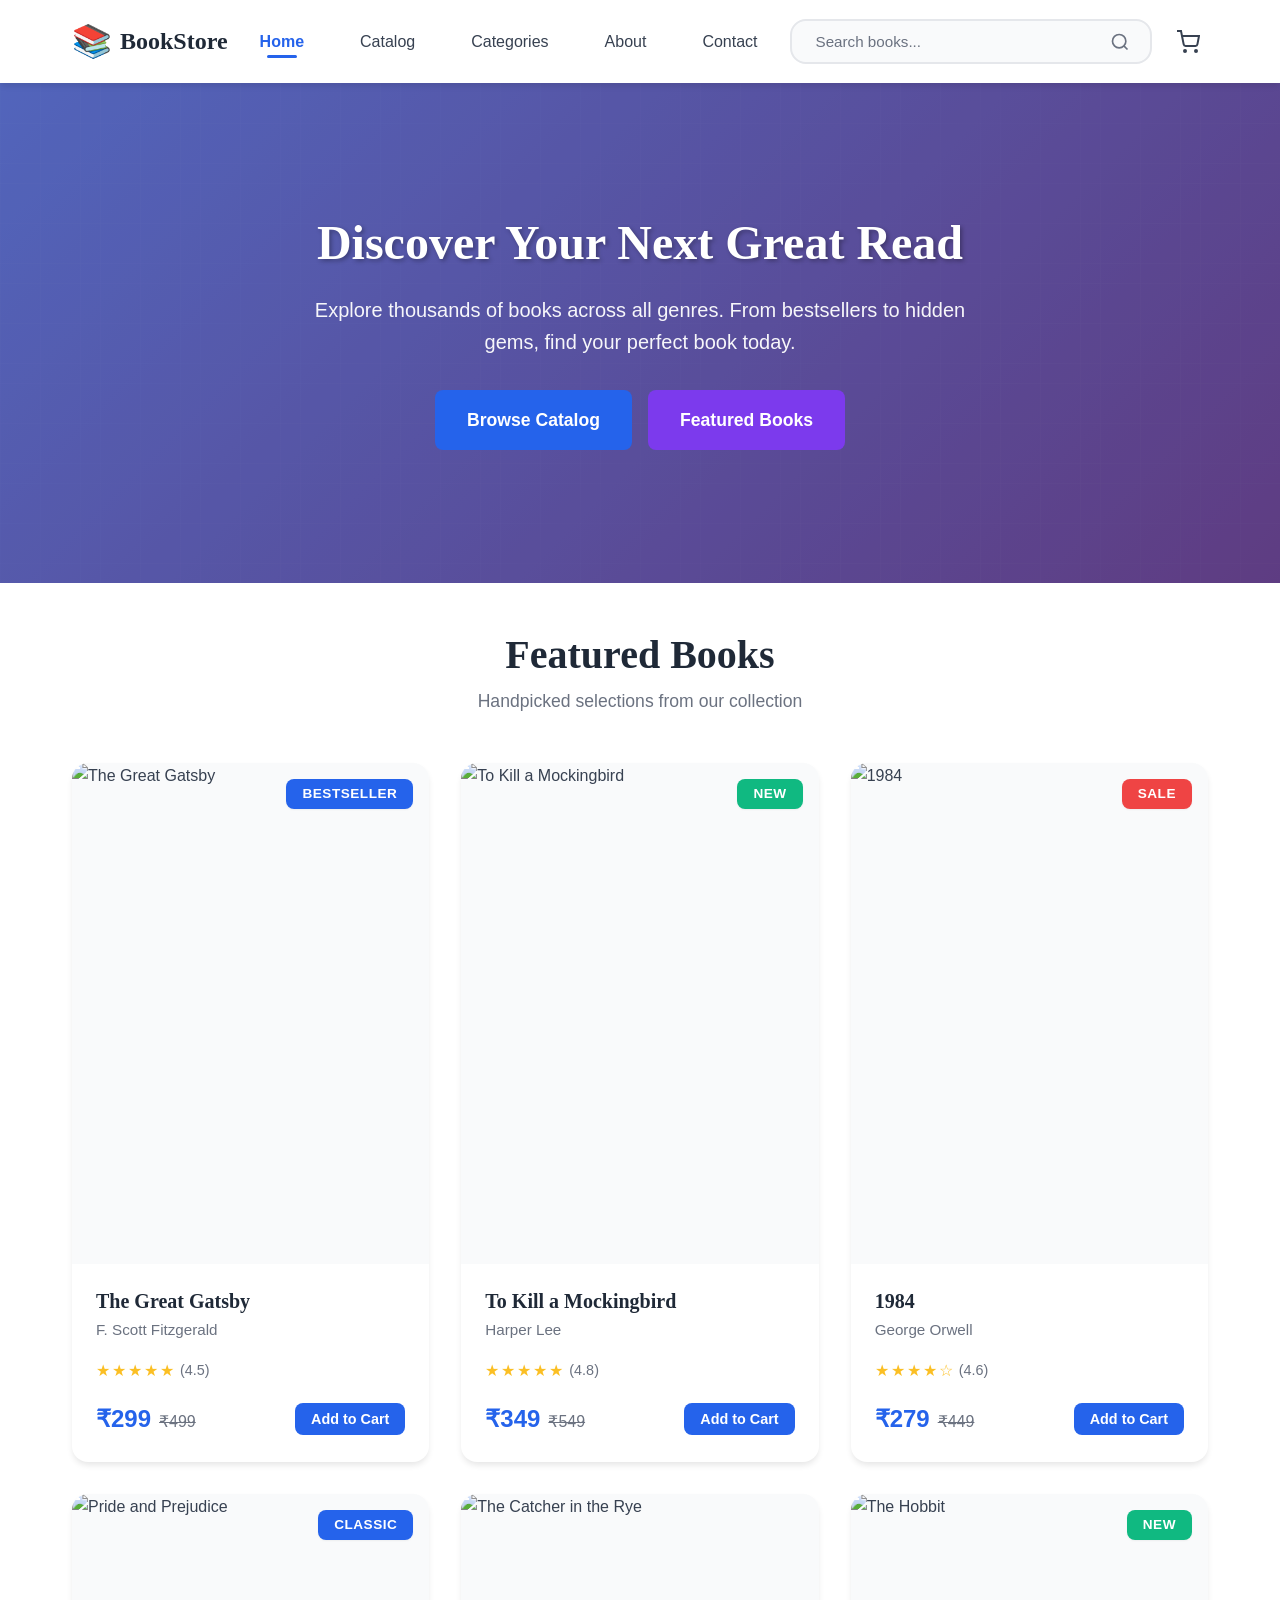
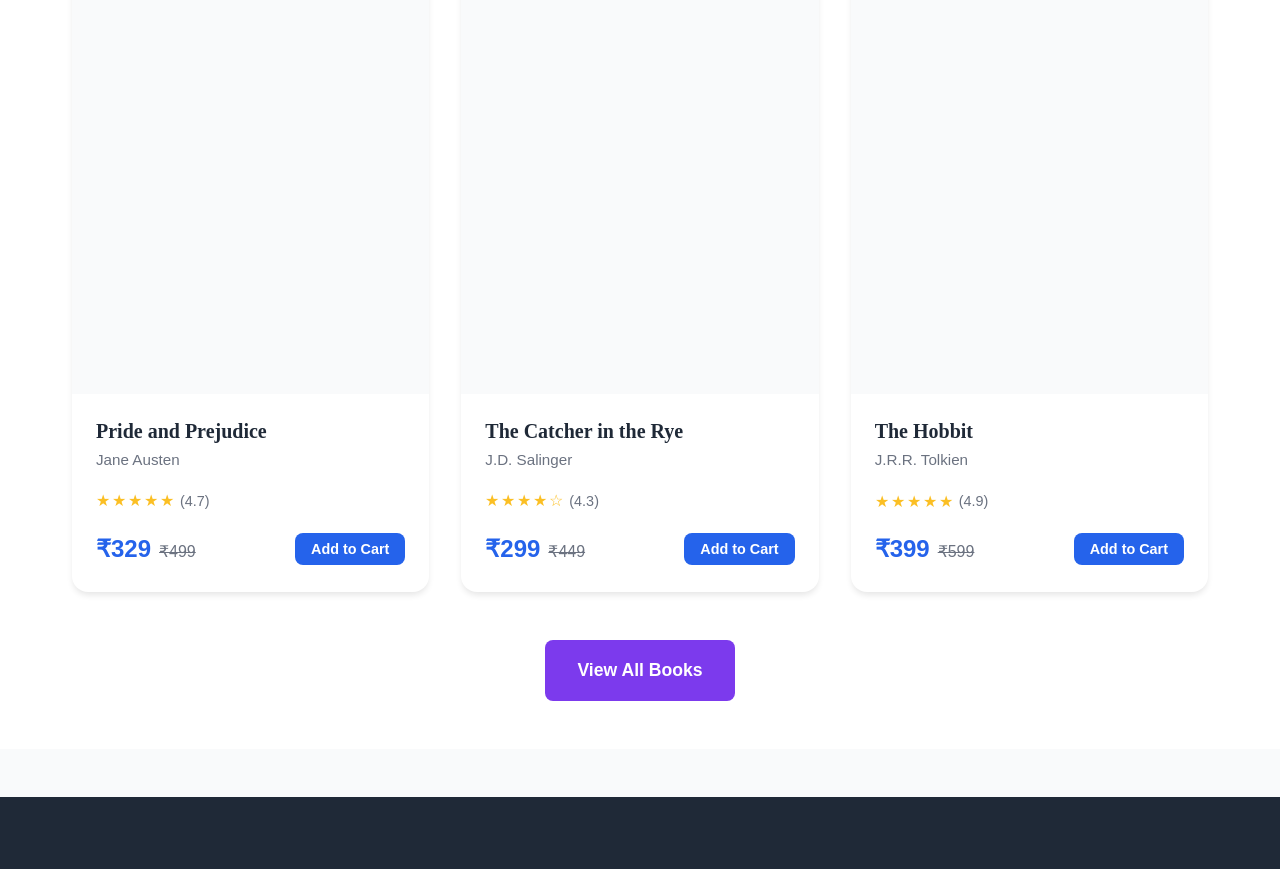
==== index.html @ db6a63b5 "feat: Add homepage with hero section and featured books" ====
<!DOCTYPE html>
<html lang="en">
<head>
    <meta charset="UTF-8">
    <meta name="viewport" content="width=device-width, initial-scale=1.0">
    <meta name="description" content="Discover your next favorite book at our online bookstore. Browse thousands of titles across all genres.">
    <meta name="keywords" content="books, bookstore, online books, buy books, fiction, non-fiction">
    <title>BookStore - Your Online Book Destination</title>
    <link rel="stylesheet" href="css/style.css">
    <link rel="stylesheet" href="css/responsive.css">
    <link rel="stylesheet" href="css/animations.css">
</head>
<body>
    <!-- Navigation Header -->
    <header id="header" class="header">
        <nav class="navbar">
            <div class="container nav-container">
                <!-- Logo -->
                <a href="index.html" class="logo">
                    <span class="logo-icon">📚</span>
                    <span class="logo-text">BookStore</span>
                </a>
                
                <!-- Navigation Menu -->
                <ul class="nav-menu">
                    <li><a href="index.html" class="nav-link">Home</a></li>
                    <li><a href="catalog.html" class="nav-link">Catalog</a></li>
                    <li><a href="#categories" class="nav-link">Categories</a></li>
                    <li><a href="#about" class="nav-link">About</a></li>
                    <li><a href="#contact" class="nav-link">Contact</a></li>
                </ul>
                
                <!-- Search Bar -->
                <div class="search-bar">
                    <input type="text" class="search-input" placeholder="Search books..." aria-label="Search books">
                    <button class="search-btn" aria-label="Search">
                        <svg width="20" height="20" viewBox="0 0 24 24" fill="none" stroke="currentColor" stroke-width="2">
                            <circle cx="11" cy="11" r="8"></circle>
                            <path d="m21 21-4.35-4.35"></path>
                        </svg>
                    </button>
                </div>
                
                <!-- Cart Icon -->
                <a href="cart.html" class="cart-icon" aria-label="Shopping cart">
                    <svg width="24" height="24" viewBox="0 0 24 24" fill="none" stroke="currentColor" stroke-width="2">
                        <circle cx="9" cy="21" r="1"></circle>
                        <circle cx="20" cy="21" r="1"></circle>
                        <path d="M1 1h4l2.68 13.39a2 2 0 0 0 2 1.61h9.72a2 2 0 0 0 2-1.61L23 6H6"></path>
                    </svg>
                    <span class="cart-badge">0</span>
                </a>
                
                <!-- Mobile Menu Toggle -->
                <button class="menu-toggle" aria-label="Toggle menu">
                    <span class="hamburger"></span>
                    <span class="hamburger"></span>
                    <span class="hamburger"></span>
                </button>
            </div>
        </nav>
    </header>

    <!-- Hero Section -->
    <section id="hero" class="hero">
        <div class="hero-overlay"></div>
        <div class="container hero-container">
            <div class="hero-content fade-in">
                <h1 class="hero-title">Discover Your Next Great Read</h1>
                <p class="hero-subtitle">Explore thousands of books across all genres. From bestsellers to hidden gems, find your perfect book today.</p>
                <div class="hero-buttons">
                    <a href="catalog.html" class="btn btn-primary btn-lg">Browse Catalog</a>
                    <a href="#featured-books" class="btn btn-secondary btn-lg">Featured Books</a>
                </div>
            </div>
        </div>
    </section>

    <!-- Featured Books Section -->
    <section id="featured-books" class="featured-books">
        <div class="container">
            <div class="section-header text-center">
                <h2 class="section-title">Featured Books</h2>
                <p class="section-subtitle">Handpicked selections from our collection</p>
            </div>
            
            <div class="books-grid" id="featured-books-grid">
                <!-- Book Card 1 -->
                <div class="book-card hover-lift">
                    <div class="book-image-wrapper">
                        <img src="https://covers.openlibrary.org/b/id/8235826-L.jpg" alt="The Great Gatsby" class="book-image">
                        <div class="book-badge">Bestseller</div>
                    </div>
                    <div class="book-info">
                        <h3 class="book-title">The Great Gatsby</h3>
                        <p class="book-author">F. Scott Fitzgerald</p>
                        <div class="book-rating">
                            <span class="stars">★★★★★</span>
                            <span class="rating-count">(4.5)</span>
                        </div>
                        <div class="book-price-row">
                            <div class="book-price">
                                <span class="price-current">₹299</span>
                                <span class="price-original">₹499</span>
                            </div>
                            <button class="btn btn-primary btn-sm add-to-cart" data-book-id="1">
                                Add to Cart
                            </button>
                        </div>
                    </div>
                </div>

                <!-- Book Card 2 -->
                <div class="book-card hover-lift">
                    <div class="book-image-wrapper">
                        <img src="https://covers.openlibrary.org/b/id/7884916-L.jpg" alt="To Kill a Mockingbird" class="book-image">
                        <div class="book-badge badge-new">New</div>
                    </div>
                    <div class="book-info">
                        <h3 class="book-title">To Kill a Mockingbird</h3>
                        <p class="book-author">Harper Lee</p>
                        <div class="book-rating">
                            <span class="stars">★★★★★</span>
                            <span class="rating-count">(4.8)</span>
                        </div>
                        <div class="book-price-row">
                            <div class="book-price">
                                <span class="price-current">₹349</span>
                                <span class="price-original">₹549</span>
                            </div>
                            <button class="btn btn-primary btn-sm add-to-cart" data-book-id="2">
                                Add to Cart
                            </button>
                        </div>
                    </div>
                </div>

                <!-- Book Card 3 -->
                <div class="book-card hover-lift">
                    <div class="book-image-wrapper">
                        <img src="https://covers.openlibrary.org/b/id/8231346-L.jpg" alt="1984" class="book-image">
                        <div class="book-badge badge-sale">Sale</div>
                    </div>
                    <div class="book-info">
                        <h3 class="book-title">1984</h3>
                        <p class="book-author">George Orwell</p>
                        <div class="book-rating">
                            <span class="stars">★★★★☆</span>
                            <span class="rating-count">(4.6)</span>
                        </div>
                        <div class="book-price-row">
                            <div class="book-price">
                                <span class="price-current">₹279</span>
                                <span class="price-original">₹449</span>
                            </div>
                            <button class="btn btn-primary btn-sm add-to-cart" data-book-id="3">
                                Add to Cart
                            </button>
                        </div>
                    </div>
                </div>

                <!-- Book Card 4 -->
                <div class="book-card hover-lift">
                    <div class="book-image-wrapper">
                        <img src="https://covers.openlibrary.org/b/id/8236672-L.jpg" alt="Pride and Prejudice" class="book-image">
                        <div class="book-badge">Classic</div>
                    </div>
                    <div class="book-info">
                        <h3 class="book-title">Pride and Prejudice</h3>
                        <p class="book-author">Jane Austen</p>
                        <div class="book-rating">
                            <span class="stars">★★★★★</span>
                            <span class="rating-count">(4.7)</span>
                        </div>
                        <div class="book-price-row">
                            <div class="book-price">
                                <span class="price-current">₹329</span>
                                <span class="price-original">₹499</span>
                            </div>
                            <button class="btn btn-primary btn-sm add-to-cart" data-book-id="4">
                                Add to Cart
                            </button>
                        </div>
                    </div>
                </div>

                <!-- Book Card 5 -->
                <div class="book-card hover-lift">
                    <div class="book-image-wrapper">
                        <img src="https://covers.openlibrary.org/b/id/8235329-L.jpg" alt="The Catcher in the Rye" class="book-image">
                    </div>
                    <div class="book-info">
                        <h3 class="book-title">The Catcher in the Rye</h3>
                        <p class="book-author">J.D. Salinger</p>
                        <div class="book-rating">
                            <span class="stars">★★★★☆</span>
                            <span class="rating-count">(4.3)</span>
                        </div>
                        <div class="book-price-row">
                            <div class="book-price">
                                <span class="price-current">₹299</span>
                                <span class="price-original">₹449</span>
                            </div>
                            <button class="btn btn-primary btn-sm add-to-cart" data-book-id="5">
                                Add to Cart
                            </button>
                        </div>
                    </div>
                </div>

                <!-- Book Card 6 -->
                <div class="book-card hover-lift">
                    <div class="book-image-wrapper">
                        <img src="https://covers.openlibrary.org/b/id/8235347-L.jpg" alt="The Hobbit" class="book-image">
                        <div class="book-badge badge-new">New</div>
                    </div>
                    <div class="book-info">
                        <h3 class="book-title">The Hobbit</h3>
                        <p class="book-author">J.R.R. Tolkien</p>
                        <div class="book-rating">
                            <span class="stars">★★★★★</span>
                            <span class="rating-count">(4.9)</span>
                        </div>
                        <div class="book-price-row">
                            <div class="book-price">
                                <span class="price-current">₹399</span>
                                <span class="price-original">₹599</span>
                            </div>
                            <button class="btn btn-primary btn-sm add-to-cart" data-book-id="6">
                                Add to Cart
                            </button>
                        </div>
                    </div>
                </div>
            </div>

            <div class="text-center mt-2">
                <a href="catalog.html" class="btn btn-secondary btn-lg">View All Books</a>
            </div>
        </div>
    </section>

    <!-- Footer -->
    <footer id="footer">
        <!-- Footer content -->
    </footer>

    <script src="js/data.js"></script>
    <script src="js/cart.js"></script>
    <script src="js/main.js"></script>
</body>
</html>
---- css/style.css ----
/* ===================================
   BookStore - Main Stylesheet
   =================================== */

/* CSS Variables */
:root {
    /* Colors */
    --primary: #2563eb;
    --secondary: #7c3aed;
    --success: #10b981;
    --danger: #ef4444;
    --warning: #f59e0b;
    --dark: #1f2937;
    --light: #f9fafb;
    --text: #374151;
    --text-muted: #6b7280;
    --border: #e5e7eb;
    
    /* Spacing */
    --spacing-xs: 0.25rem;
    --spacing-sm: 0.5rem;
    --spacing-md: 1rem;
    --spacing-lg: 1.5rem;
    --spacing-xl: 2rem;
    --spacing-2xl: 3rem;
    
    /* Typography */
    --font-primary: 'Inter', -apple-system, BlinkMacSystemFont, 'Segoe UI', sans-serif;
    --font-heading: 'Playfair Display', Georgia, serif;
    
    /* Border Radius */
    --radius-sm: 0.25rem;
    --radius-md: 0.5rem;
    --radius-lg: 1rem;
    
    /* Shadows */
    --shadow-sm: 0 1px 2px 0 rgba(0, 0, 0, 0.05);
    --shadow-md: 0 4px 6px -1px rgba(0, 0, 0, 0.1);
    --shadow-lg: 0 10px 15px -3px rgba(0, 0, 0, 0.1);
    
    /* Transitions */
    --transition: all 0.3s ease;
}

/* Reset & Base Styles */
* {
    margin: 0;
    padding: 0;
    box-sizing: border-box;
}

html {
    font-size: 16px;
    scroll-behavior: smooth;
}

body {
    font-family: var(--font-primary);
    color: var(--text);
    line-height: 1.6;
    background-color: var(--light);
}

/* Typography */
h1, h2, h3, h4, h5, h6 {
    font-family: var(--font-heading);
    font-weight: 700;
    line-height: 1.2;
    margin-bottom: var(--spacing-md);
}

h1 { font-size: 2.5rem; }
h2 { font-size: 2rem; }
h3 { font-size: 1.75rem; }
h4 { font-size: 1.5rem; }
h5 { font-size: 1.25rem; }
h6 { font-size: 1rem; }

p {
    margin-bottom: var(--spacing-md);
}

a {
    color: var(--primary);
    text-decoration: none;
    transition: var(--transition);
}

a:hover {
    color: var(--secondary);
}

/* Container */
.container {
    max-width: 1200px;
    margin: 0 auto;
    padding: 0 var(--spacing-md);
}

/* Buttons */
.btn {
    display: inline-block;
    padding: var(--spacing-sm) var(--spacing-lg);
    border: none;
    border-radius: var(--radius-md);
    font-size: 1rem;
    font-weight: 600;
    text-align: center;
    cursor: pointer;
    transition: var(--transition);
}

.btn-primary {
    background-color: var(--primary);
    color: white;
}

.btn-primary:hover {
    background-color: #1d4ed8;
    transform: translateY(-2px);
    box-shadow: var(--shadow-md);
}

.btn-secondary {
    background-color: var(--secondary);
    color: white;
}

.btn-secondary:hover {
    background-color: #6d28d9;
}

/* Utility Classes */
.text-center { text-align: center; }
.text-muted { color: var(--text-muted); }
.mt-1 { margin-top: var(--spacing-md); }
.mt-2 { margin-top: var(--spacing-lg); }
.mb-1 { margin-bottom: var(--spacing-md); }
.mb-2 { margin-bottom: var(--spacing-lg); }

/* ===================================
   NAVIGATION HEADER
   =================================== */

.header {
    background-color: white;
    box-shadow: var(--shadow-md);
    position: sticky;
    top: 0;
    z-index: 1000;
    transition: var(--transition);
}

.navbar {
    padding: var(--spacing-md) 0;
}

.nav-container {
    display: flex;
    align-items: center;
    justify-content: space-between;
    gap: var(--spacing-lg);
}

/* Logo */
.logo {
    display: flex;
    align-items: center;
    gap: var(--spacing-sm);
    font-size: 1.5rem;
    font-weight: 700;
    color: var(--dark);
    text-decoration: none;
    transition: var(--transition);
}

.logo:hover {
    color: var(--primary);
    transform: scale(1.05);
}

.logo-icon {
    font-size: 2rem;
}

.logo-text {
    font-family: var(--font-heading);
}

/* Navigation Menu */
.nav-menu {
    display: flex;
    list-style: none;
    gap: var(--spacing-lg);
    margin: 0;
    padding: 0;
}

.nav-link {
    color: var(--text);
    font-weight: 500;
    padding: var(--spacing-sm) var(--spacing-md);
    border-radius: var(--radius-md);
    transition: var(--transition);
    position: relative;
}

.nav-link:hover {
    color: var(--primary);
    background-color: rgba(37, 99, 235, 0.1);
}

.nav-link.active {
    color: var(--primary);
    font-weight: 600;
}

.nav-link.active::after {
    content: '';
    position: absolute;
    bottom: 0;
    left: 50%;
    transform: translateX(-50%);
    width: 30px;
    height: 3px;
    background-color: var(--primary);
    border-radius: 2px;
}

/* Search Bar */
.search-bar {
    display: flex;
    align-items: center;
    background-color: var(--light);
    border: 2px solid var(--border);
    border-radius: var(--radius-lg);
    padding: var(--spacing-xs) var(--spacing-md);
    transition: var(--transition);
    flex: 1;
    max-width: 400px;
}

.search-bar:focus-within {
    border-color: var(--primary);
    box-shadow: 0 0 0 3px rgba(37, 99, 235, 0.1);
}

.search-input {
    flex: 1;
    border: none;
    background: transparent;
    padding: var(--spacing-sm);
    font-size: 0.95rem;
    color: var(--text);
    outline: none;
}

.search-input::placeholder {
    color: var(--text-muted);
}

.search-btn {
    background: none;
    border: none;
    color: var(--text-muted);
    cursor: pointer;
    padding: var(--spacing-xs);
    display: flex;
    align-items: center;
    justify-content: center;
    transition: var(--transition);
}

.search-btn:hover {
    color: var(--primary);
}

/* Cart Icon */
.cart-icon {
    position: relative;
    display: flex;
    align-items: center;
    justify-content: center;
    padding: var(--spacing-sm);
    color: var(--text);
    transition: var(--transition);
    border-radius: var(--radius-md);
}

.cart-icon:hover {
    color: var(--primary);
    background-color: rgba(37, 99, 235, 0.1);
}

.cart-badge {
    position: absolute;
    top: 0;
    right: 0;
    background-color: var(--danger);
    color: white;
    font-size: 0.75rem;
    font-weight: 700;
    padding: 2px 6px;
    border-radius: 10px;
    min-width: 18px;
    text-align: center;
    display: none;
}

/* Mobile Menu Toggle */
.menu-toggle {
    display: none;
    flex-direction: column;
    gap: 4px;
    background: none;
    border: none;
    cursor: pointer;
    padding: var(--spacing-sm);
}

.hamburger {
    width: 25px;
    height: 3px;
    background-color: var(--dark);
    border-radius: 2px;
    transition: var(--transition);
}

.menu-toggle.active .hamburger:nth-child(1) {
    transform: rotate(45deg) translate(6px, 6px);
}

.menu-toggle.active .hamburger:nth-child(2) {
    opacity: 0;
}

.menu-toggle.active .hamburger:nth-child(3) {
    transform: rotate(-45deg) translate(6px, -6px);
}

/* Placeholder styles for sections */
/* Actual styles will be added in subsequent phases */

/* ===================================
   HERO SECTION
   =================================== */

.hero {
    position: relative;
    min-height: 500px;
    display: flex;
    align-items: center;
    justify-content: center;
    background: linear-gradient(135deg, #667eea 0%, #764ba2 100%);
    color: white;
    overflow: hidden;
    padding: var(--spacing-2xl) 0;
}

.hero::before {
    content: '';
    position: absolute;
    top: 0;
    left: 0;
    right: 0;
    bottom: 0;
    background-image: url('data:image/svg+xml,<svg width="100" height="100" xmlns="http://www.w3.org/2000/svg"><defs><pattern id="grid" width="40" height="40" patternUnits="userSpaceOnUse"><path d="M 40 0 L 0 0 0 40" fill="none" stroke="rgba(255,255,255,0.1)" stroke-width="1"/></pattern></defs><rect width="100" height="100" fill="url(%23grid)"/></svg>');
    opacity: 0.3;
}

.hero-overlay {
    position: absolute;
    top: 0;
    left: 0;
    right: 0;
    bottom: 0;
    background: rgba(0, 0, 0, 0.2);
}

.hero-container {
    position: relative;
    z-index: 1;
}

.hero-content {
    max-width: 700px;
    margin: 0 auto;
    text-align: center;
}

.hero-title {
    font-size: 3rem;
    font-weight: 800;
    margin-bottom: var(--spacing-lg);
    line-height: 1.1;
    text-shadow: 2px 2px 4px rgba(0, 0, 0, 0.3);
}

.hero-subtitle {
    font-size: 1.25rem;
    margin-bottom: var(--spacing-xl);
    opacity: 0.95;
    line-height: 1.6;
}

.hero-buttons {
    display: flex;
    gap: var(--spacing-md);
    justify-content: center;
    flex-wrap: wrap;
}

.btn-lg {
    padding: var(--spacing-md) var(--spacing-xl);
    font-size: 1.1rem;
}

/* ===================================
   FEATURED BOOKS SECTION
   =================================== */

.featured-books {
    padding: var(--spacing-2xl) 0;
    background-color: white;
}

.section-header {
    margin-bottom: var(--spacing-2xl);
}

.section-title {
    font-size: 2.5rem;
    color: var(--dark);
    margin-bottom: var(--spacing-sm);
}

.section-subtitle {
    font-size: 1.1rem;
    color: var(--text-muted);
    margin-bottom: 0;
}

/* Books Grid */
.books-grid {
    display: grid;
    grid-template-columns: repeat(auto-fill, minmax(280px, 1fr));
    gap: var(--spacing-xl);
    margin-bottom: var(--spacing-2xl);
}

/* Book Card */
.book-card {
    background: white;
    border-radius: var(--radius-lg);
    overflow: hidden;
    box-shadow: var(--shadow-md);
    transition: var(--transition);
    display: flex;
    flex-direction: column;
}

.book-card:hover {
    box-shadow: var(--shadow-lg);
}

.book-image-wrapper {
    position: relative;
    width: 100%;
    padding-top: 140%;
    overflow: hidden;
    background-color: var(--light);
}

.book-image {
    position: absolute;
    top: 0;
    left: 0;
    width: 100%;
    height: 100%;
    object-fit: cover;
    transition: transform 0.3s ease;
}

.book-card:hover .book-image {
    transform: scale(1.05);
}

.book-badge {
    position: absolute;
    top: var(--spacing-md);
    right: var(--spacing-md);
    background-color: var(--primary);
    color: white;
    padding: var(--spacing-xs) var(--spacing-md);
    border-radius: var(--radius-md);
    font-size: 0.85rem;
    font-weight: 600;
    text-transform: uppercase;
    letter-spacing: 0.5px;
    box-shadow: var(--shadow-sm);
}

.book-badge.badge-new {
    background-color: var(--success);
}

.book-badge.badge-sale {
    background-color: var(--danger);
}

.book-info {
    padding: var(--spacing-lg);
    flex: 1;
    display: flex;
    flex-direction: column;
}

.book-title {
    font-size: 1.25rem;
    font-weight: 700;
    color: var(--dark);
    margin-bottom: var(--spacing-xs);
    line-height: 1.3;
    display: -webkit-box;
    -webkit-line-clamp: 2;
    -webkit-box-orient: vertical;
    overflow: hidden;
}

.book-author {
    color: var(--text-muted);
    font-size: 0.95rem;
    margin-bottom: var(--spacing-md);
}

.book-rating {
    display: flex;
    align-items: center;
    gap: var(--spacing-xs);
    margin-bottom: var(--spacing-md);
}

.stars {
    color: #fbbf24;
    font-size: 1rem;
    letter-spacing: 2px;
}

.rating-count {
    color: var(--text-muted);
    font-size: 0.9rem;
}

.book-price-row {
    display: flex;
    align-items: center;
    justify-content: space-between;
    gap: var(--spacing-md);
    margin-top: auto;
}

.book-price {
    display: flex;
    align-items: baseline;
    gap: var(--spacing-sm);
}

.price-current {
    font-size: 1.5rem;
    font-weight: 700;
    color: var(--primary);
}

.price-original {
    font-size: 1rem;
    color: var(--text-muted);
    text-decoration: line-through;
}

.btn-sm {
    padding: var(--spacing-sm) var(--spacing-md);
    font-size: 0.9rem;
    white-space: nowrap;
}

.add-to-cart {
    flex-shrink: 0;
}

/* ===================================
   FOOTER
   =================================== */

#footer {
    background-color: var(--dark);
    color: white;
    padding: var(--spacing-2xl) 0 var(--spacing-lg);
    margin-top: var(--spacing-2xl);
}
/* Made with Bob */
---- css/responsive.css ----
/* ===================================
   BookStore - Responsive Styles
   =================================== */

/* ===================================
   MOBILE STYLES (Base - up to 767px)
   =================================== */

/* Mobile Navigation */
@media (max-width: 767px) {
    .nav-container {
        flex-wrap: wrap;
        position: relative;
    }
    
    .logo {
        order: 1;
        font-size: 1.25rem;
    }
    
    .menu-toggle {
        display: flex;
        order: 3;
    }
    
    .search-bar {
        order: 2;
        flex: 1;
        max-width: none;
        margin-left: auto;
        margin-right: var(--spacing-md);
    }
    
    .cart-icon {
        order: 4;
    }
    
    .nav-menu {
        order: 5;
        flex-direction: column;
        width: 100%;
        max-height: 0;
        overflow: hidden;
        opacity: 0;
        transition: all 0.3s ease;
        background-color: white;
        margin-top: var(--spacing-md);
        border-radius: var(--radius-md);
        box-shadow: var(--shadow-md);
    }
    
    .nav-menu.active {
        max-height: 400px;
        opacity: 1;
        padding: var(--spacing-md);
    }
    
    .nav-menu li {
        width: 100%;
    }
    
    .nav-link {
        display: block;
        width: 100%;
        padding: var(--spacing-md);
        text-align: left;
    }
    
    .nav-link.active::after {
        display: none;
    }
}

/* Mobile First Approach - Base styles are for mobile */

/* Tablet: 768px and up */
@media (min-width: 768px) {
    
    /* Navigation - Tablet */
    .nav-container {
        gap: var(--spacing-md);
    }
    
    .search-bar {
        max-width: 300px;
    }
    
    .nav-menu {
        gap: var(--spacing-md);
    }
    /* Container */
    .container {
        padding: 0 var(--spacing-lg);
    }
    
    /* Typography */
    h1 { font-size: 3rem; }
    h2 { font-size: 2.5rem; }
    h3 { font-size: 2rem; }
    
    /* Grid layouts will be added in subsequent phases */
}

/* Desktop: 1024px and up */
    
    /* Navigation - Desktop */
    .search-bar {
        max-width: 400px;
    }
    
    .nav-menu {
        gap: var(--spacing-lg);
    }
@media (min-width: 1024px) {
    /* Container */
    .container {
        padding: 0 var(--spacing-xl);
    }
    
    /* Typography */
    h1 { font-size: 3.5rem; }
    h2 { font-size: 3rem; }
    
    /* Grid layouts will be added in subsequent phases */
}

/* Large Desktop: 1440px and up */
@media (min-width: 1440px) {
    /* Container */
    .container {
        max-width: 1400px;
    }
    
    /* Typography */
    h1 { font-size: 4rem; }
    
    /* Grid layouts will be added in subsequent phases */
}

/* Responsive utilities */
@media (max-width: 767px) {
    .hide-mobile {
        display: none !important;
    }
}

@media (min-width: 768px) {
    .show-mobile {
        display: none !important;
    }
}

/* ===================================
   HOMEPAGE RESPONSIVE STYLES
   =================================== */

/* Mobile (Base styles already in style.css) */
@media (max-width: 767px) {
    /* Hero Section - Mobile */
    .hero {
        min-height: 400px;
        padding: var(--spacing-xl) 0;
    }
    
    .hero-title {
        font-size: 2rem;
    }
    
    .hero-subtitle {
        font-size: 1rem;
    }
    
    .hero-buttons {
        flex-direction: column;
        width: 100%;
    }
    
    .hero-buttons .btn {
        width: 100%;
    }
    
    /* Featured Books - Mobile */
    .section-title {
        font-size: 1.75rem;
    }
    
    .section-subtitle {
        font-size: 1rem;
    }
    
    .books-grid {
        grid-template-columns: 1fr;
        gap: var(--spacing-lg);
    }
    
    .book-card {
        max-width: 400px;
        margin: 0 auto;
    }
}

/* Tablet: 768px and up */
@media (min-width: 768px) {
    /* Hero Section - Tablet */
    .hero {
        min-height: 450px;
    }
    
    .hero-title {
        font-size: 2.5rem;
    }
    
    .hero-subtitle {
        font-size: 1.15rem;
    }
    
    /* Featured Books - Tablet */
    .section-title {
        font-size: 2rem;
    }
    
    .books-grid {
        grid-template-columns: repeat(2, 1fr);
        gap: var(--spacing-lg);
    }
}

/* Desktop: 1024px and up */
@media (min-width: 1024px) {
    /* Hero Section - Desktop */
    .hero {
        min-height: 500px;
    }
    
    .hero-title {
        font-size: 3rem;
    }
    
    .hero-subtitle {
        font-size: 1.25rem;
    }
    
    /* Featured Books - Desktop */
    .section-title {
        font-size: 2.5rem;
    }
    
    .books-grid {
        grid-template-columns: repeat(3, 1fr);
        gap: var(--spacing-xl);
    }
}

/* Large Desktop: 1440px and up */
@media (min-width: 1440px) {
    /* Hero Section - Large Desktop */
    .hero-title {
        font-size: 3.5rem;
    }
    
    /* Featured Books - Large Desktop */
    .books-grid {
        grid-template-columns: repeat(4, 1fr);
    }
}

/* Specific responsive styles will be added in Phase 8 */

/* Made with Bob */
---- css/animations.css ----
/* ===================================
   BookStore - Animations & Transitions
   =================================== */

/* Fade In Animation */
@keyframes fadeIn {
    from {
        opacity: 0;
        transform: translateY(20px);
    }
    to {
        opacity: 1;
        transform: translateY(0);
    }
}

.fade-in {
    animation: fadeIn 0.6s ease-out;
}

/* Slide In Animation */
@keyframes slideIn {
    from {
        transform: translateX(-100%);
        opacity: 0;
    }
    to {
        transform: translateX(0);
        opacity: 1;
    }
}

.slide-in {
    animation: slideIn 0.5s ease-out;
}

/* Scale Animation */
@keyframes scaleUp {
    from {
        transform: scale(0.9);
        opacity: 0;
    }
    to {
        transform: scale(1);
        opacity: 1;
    }
}

.scale-up {
    animation: scaleUp 0.4s ease-out;
}

/* Pulse Animation */
@keyframes pulse {
    0%, 100% {
        transform: scale(1);
    }
    50% {
        transform: scale(1.05);
    }
}

.pulse {
    animation: pulse 2s infinite;
}

/* Spin Animation (for loading) */
@keyframes spin {
    from {
        transform: rotate(0deg);
    }
    to {
        transform: rotate(360deg);
    }
}

.spin {
    animation: spin 1s linear infinite;
}

/* Hover Transitions */
.hover-lift {
    transition: transform 0.3s ease, box-shadow 0.3s ease;
}

.hover-lift:hover {
    transform: translateY(-5px);
    box-shadow: var(--shadow-lg);
}

.hover-scale {
    transition: transform 0.3s ease;
}

.hover-scale:hover {
    transform: scale(1.05);
}

/* Loading Spinner */
.spinner {
    width: 40px;
    height: 40px;
    border: 4px solid var(--border);
    border-top-color: var(--primary);
    border-radius: 50%;
    animation: spin 1s linear infinite;
}

/* Smooth Transitions */
.smooth-transition {
    transition: var(--transition);
}

/* ===================================
   NAVIGATION ANIMATIONS
   =================================== */

/* Slide Down Animation for Mobile Menu */
@keyframes slideDown {
    from {
        opacity: 0;
        transform: translateY(-10px);
    }
    to {
        opacity: 1;
        transform: translateY(0);
    }
}

.nav-menu.active {
    animation: slideDown 0.3s ease-out;
}

/* Cart Badge Pop Animation */
@keyframes badgePop {
    0% {
        transform: scale(0);
    }
    50% {
        transform: scale(1.2);
    }
    100% {
        transform: scale(1);
    }
}

.cart-badge {
    animation: badgePop 0.3s ease-out;
}

/* Toast Notification Styles */
.toast {
    position: fixed;
    bottom: 20px;
    right: 20px;
    padding: var(--spacing-md) var(--spacing-lg);
    background-color: var(--dark);
    color: white;
    border-radius: var(--radius-md);
    box-shadow: var(--shadow-lg);
    opacity: 0;
    transform: translateY(20px);
    transition: all 0.3s ease;
    z-index: 9999;
    max-width: 300px;
}

.toast.show {
    opacity: 1;
    transform: translateY(0);
}

.toast-success {
    background-color: var(--success);
}

.toast-error {
    background-color: var(--danger);
}

.toast-warning {
    background-color: var(--warning);
}

.toast-info {
    background-color: var(--primary);
}


/* Additional animations will be added in Phase 10 */

/* Made with Bob */
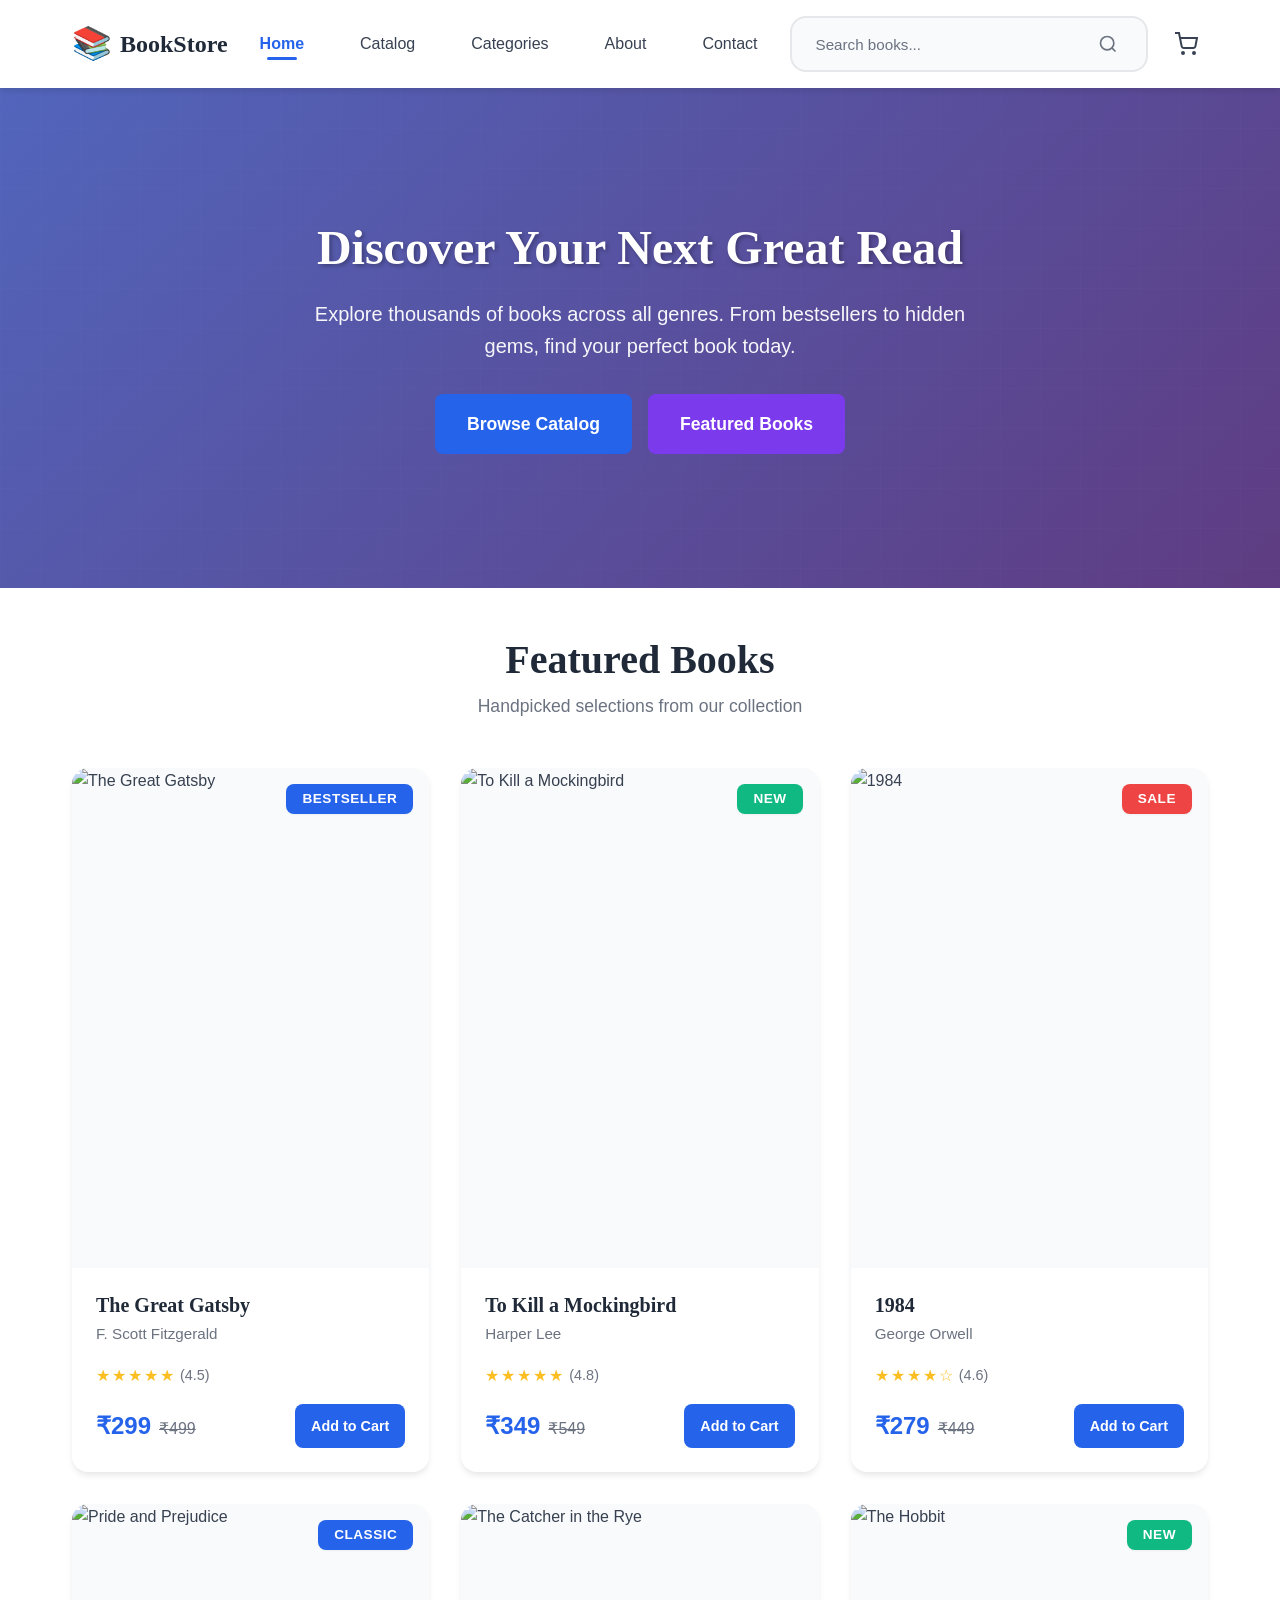
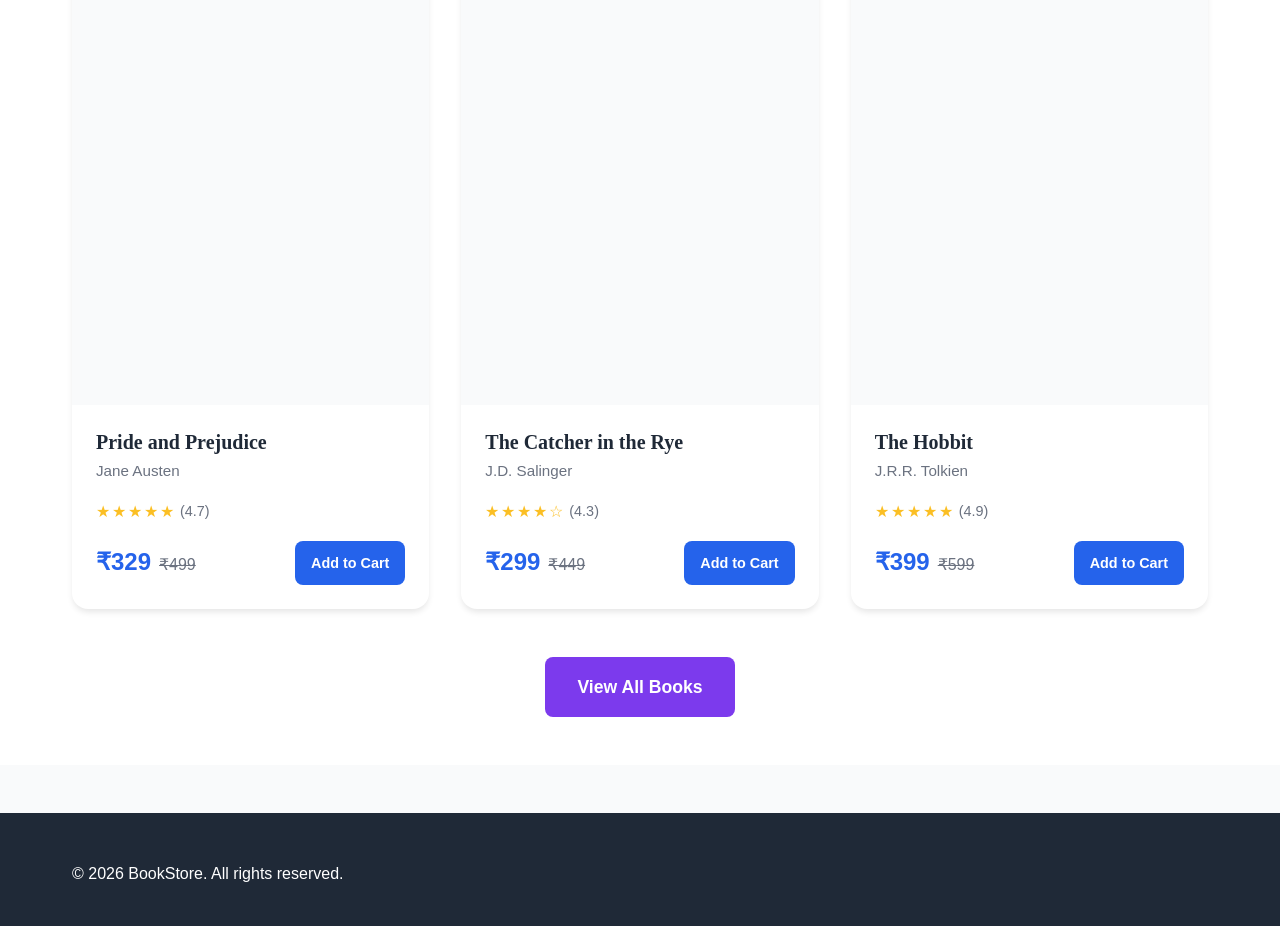
==== commit 27f07500: "Phase 11 & 12: Enhanced JavaScript functionality, accessibility, and SEO" ====
--- a/index.html
+++ b/index.html
@@ -3,12 +3,70 @@
 <head>
     <meta charset="UTF-8">
     <meta name="viewport" content="width=device-width, initial-scale=1.0">
-    <meta name="description" content="Discover your next favorite book at our online bookstore. Browse thousands of titles across all genres.">
-    <meta name="keywords" content="books, bookstore, online books, buy books, fiction, non-fiction">
-    <title>BookStore - Your Online Book Destination</title>
+    
+    <!-- SEO Meta Tags -->
+    <meta name="description" content="Discover your next favorite book at BookStore. Browse thousands of titles across all genres including fiction, non-fiction, mystery, romance, and more. Free shipping on orders over ₹500.">
+    <meta name="keywords" content="books, bookstore, online books, buy books, fiction, non-fiction, bestsellers, book deals, free shipping">
+    <meta name="author" content="BookStore">
+    <meta name="robots" content="index, follow">
+    <meta name="language" content="English">
+    <meta name="revisit-after" content="7 days">
+    
+    <!-- Open Graph Meta Tags for Social Media -->
+    <meta property="og:title" content="BookStore - Your Online Book Destination">
+    <meta property="og:description" content="Discover your next favorite book. Browse thousands of titles across all genres.">
+    <meta property="og:type" content="website">
+    <meta property="og:url" content="https://bookstore.com">
+    <meta property="og:image" content="https://bookstore.com/images/og-image.jpg">
+    <meta property="og:site_name" content="BookStore">
+    
+    <!-- Twitter Card Meta Tags -->
+    <meta name="twitter:card" content="summary_large_image">
+    <meta name="twitter:title" content="BookStore - Your Online Book Destination">
+    <meta name="twitter:description" content="Discover your next favorite book. Browse thousands of titles across all genres.">
+    <meta name="twitter:image" content="https://bookstore.com/images/twitter-card.jpg">
+    
+    <!-- Canonical URL -->
+    <link rel="canonical" href="https://bookstore.com/">
+    
+    <!-- Favicon -->
+    <link rel="icon" type="image/x-icon" href="favicon.ico">
+    <link rel="apple-touch-icon" sizes="180x180" href="apple-touch-icon.png">
+    
+    <title>BookStore - Your Online Book Destination | Buy Books Online</title>
+    
+    <!-- Stylesheets -->
     <link rel="stylesheet" href="css/style.css">
     <link rel="stylesheet" href="css/responsive.css">
     <link rel="stylesheet" href="css/animations.css">
+    <link rel="stylesheet" href="css/accessibility.css">
+    
+    <!-- Structured Data (JSON-LD) for SEO -->
+    <script type="application/ld+json">
+    {
+      "@context": "https://schema.org",
+      "@type": "BookStore",
+      "name": "BookStore",
+      "description": "Online bookstore offering thousands of books across all genres",
+      "url": "https://bookstore.com",
+      "logo": "https://bookstore.com/images/logo.png",
+      "address": {
+        "@type": "PostalAddress",
+        "addressCountry": "IN"
+      },
+      "contactPoint": {
+        "@type": "ContactPoint",
+        "telephone": "+91-1234567890",
+        "contactType": "Customer Service",
+        "availableLanguage": ["English", "Hindi"]
+      },
+      "sameAs": [
+        "https://facebook.com/bookstore",
+        "https://twitter.com/bookstore",
+        "https://instagram.com/bookstore"
+      ]
+    }
+    </script>
 </head>
 <body>
     <!-- Navigation Header -->
@@ -236,14 +294,17 @@
             </div>
 
             <div class="text-center mt-2">
-                <a href="catalog.html" class="btn btn-secondary btn-lg">View All Books</a>
+                <a href="catalog.html" class="btn btn-secondary btn-lg" role="button">View All Books</a>
             </div>
         </div>
     </section>
+    </main>
 
     <!-- Footer -->
-    <footer id="footer">
-        <!-- Footer content -->
+    <footer id="footer" role="contentinfo">
+        <div class="container">
+            <p>&copy; 2026 BookStore. All rights reserved.</p>
+        </div>
     </footer>
 
     <script src="js/data.js"></script>
--- a/css/style.css
+++ b/css/style.css
@@ -598,3 +598,1371 @@
     margin-top: var(--spacing-2xl);
 }
 /* Made with Bob */
+
+/* ===================================
+   CATALOG PAGE
+   =================================== */
+
+.catalog-page {
+    padding: var(--spacing-2xl) 0;
+    background-color: var(--light);
+    min-height: calc(100vh - 200px);
+}
+
+.catalog-header {
+    text-align: center;
+    margin-bottom: var(--spacing-2xl);
+}
+
+.page-title {
+    font-size: 2.5rem;
+    color: var(--dark);
+    margin-bottom: var(--spacing-sm);
+}
+
+.page-subtitle {
+    font-size: 1.1rem;
+    color: var(--text-muted);
+}
+
+.catalog-layout {
+    display: grid;
+    grid-template-columns: 280px 1fr;
+    gap: var(--spacing-xl);
+    align-items: start;
+}
+
+/* ===================================
+   FILTER SIDEBAR
+   =================================== */
+
+.filter-sidebar {
+    background: white;
+    border-radius: var(--radius-lg);
+    padding: var(--spacing-lg);
+    box-shadow: var(--shadow-md);
+    position: sticky;
+    top: 100px;
+    max-height: calc(100vh - 120px);
+    overflow-y: auto;
+}
+
+.filter-header {
+    display: flex;
+    justify-content: space-between;
+    align-items: center;
+    margin-bottom: var(--spacing-lg);
+    padding-bottom: var(--spacing-md);
+    border-bottom: 2px solid var(--border);
+}
+
+.filter-title {
+    font-size: 1.5rem;
+    color: var(--dark);
+    margin: 0;
+}
+
+.btn-clear-filters {
+    background: none;
+    border: none;
+    color: var(--primary);
+    font-size: 0.9rem;
+    font-weight: 600;
+    cursor: pointer;
+    padding: var(--spacing-xs) var(--spacing-sm);
+    border-radius: var(--radius-sm);
+    transition: var(--transition);
+}
+
+.btn-clear-filters:hover {
+    background-color: rgba(37, 99, 235, 0.1);
+}
+
+.filter-group {
+    margin-bottom: var(--spacing-xl);
+    padding-bottom: var(--spacing-lg);
+    border-bottom: 1px solid var(--border);
+}
+
+.filter-group:last-child {
+    border-bottom: none;
+    margin-bottom: 0;
+}
+
+.filter-group-title {
+    font-size: 1.1rem;
+    color: var(--dark);
+    margin-bottom: var(--spacing-md);
+    font-weight: 600;
+}
+
+.filter-options {
+    display: flex;
+    flex-direction: column;
+    gap: var(--spacing-sm);
+}
+
+.filter-checkbox,
+.filter-radio {
+    display: flex;
+    align-items: center;
+    gap: var(--spacing-sm);
+    cursor: pointer;
+    padding: var(--spacing-xs);
+    border-radius: var(--radius-sm);
+    transition: var(--transition);
+}
+
+.filter-checkbox:hover,
+.filter-radio:hover {
+    background-color: var(--light);
+}
+
+.filter-checkbox input,
+.filter-radio input {
+    cursor: pointer;
+    width: 18px;
+    height: 18px;
+    accent-color: var(--primary);
+}
+
+.filter-checkbox span,
+.filter-radio span {
+    font-size: 0.95rem;
+    color: var(--text);
+}
+
+/* Price Range Filter */
+.price-range-container {
+    display: flex;
+    flex-direction: column;
+    gap: var(--spacing-md);
+}
+
+.price-inputs {
+    display: flex;
+    align-items: center;
+    gap: var(--spacing-sm);
+}
+
+.price-input {
+    flex: 1;
+    padding: var(--spacing-sm);
+    border: 1px solid var(--border);
+    border-radius: var(--radius-sm);
+    font-size: 0.9rem;
+    text-align: center;
+}
+
+.price-input:focus {
+    outline: none;
+    border-color: var(--primary);
+}
+
+.price-separator {
+    color: var(--text-muted);
+    font-weight: 600;
+}
+
+.price-slider {
+    width: 100%;
+    height: 6px;
+    border-radius: 3px;
+    background: var(--border);
+    outline: none;
+    -webkit-appearance: none;
+}
+
+.price-slider::-webkit-slider-thumb {
+    -webkit-appearance: none;
+    appearance: none;
+    width: 18px;
+    height: 18px;
+    border-radius: 50%;
+    background: var(--primary);
+    cursor: pointer;
+    box-shadow: var(--shadow-sm);
+}
+
+.price-slider::-moz-range-thumb {
+    width: 18px;
+    height: 18px;
+    border-radius: 50%;
+    background: var(--primary);
+    cursor: pointer;
+    border: none;
+    box-shadow: var(--shadow-sm);
+}
+
+.price-labels {
+    display: flex;
+    justify-content: space-between;
+    font-size: 0.85rem;
+    color: var(--text-muted);
+}
+
+/* ===================================
+   CATALOG MAIN CONTENT
+   =================================== */
+
+.catalog-main {
+    display: flex;
+    flex-direction: column;
+    gap: var(--spacing-lg);
+}
+
+.catalog-toolbar {
+    display: flex;
+    justify-content: space-between;
+    align-items: center;
+    background: white;
+    padding: var(--spacing-lg);
+    border-radius: var(--radius-lg);
+    box-shadow: var(--shadow-sm);
+    flex-wrap: wrap;
+    gap: var(--spacing-md);
+}
+
+.results-info {
+    font-size: 1rem;
+    color: var(--text);
+    font-weight: 500;
+}
+
+.results-info #book-count {
+    color: var(--primary);
+    font-weight: 700;
+}
+
+.sort-controls {
+    display: flex;
+    align-items: center;
+    gap: var(--spacing-sm);
+}
+
+.sort-controls label {
+    font-size: 0.95rem;
+    color: var(--text);
+    font-weight: 500;
+}
+
+.sort-select {
+    padding: var(--spacing-sm) var(--spacing-lg);
+    border: 1px solid var(--border);
+    border-radius: var(--radius-md);
+    font-size: 0.95rem;
+    color: var(--text);
+    background-color: white;
+    cursor: pointer;
+    transition: var(--transition);
+}
+
+.sort-select:focus {
+    outline: none;
+    border-color: var(--primary);
+    box-shadow: 0 0 0 3px rgba(37, 99, 235, 0.1);
+}
+
+/* Loading Spinner */
+.loading-spinner {
+    display: flex;
+    flex-direction: column;
+    align-items: center;
+    justify-content: center;
+    padding: var(--spacing-2xl);
+    gap: var(--spacing-md);
+}
+
+.spinner {
+    width: 50px;
+    height: 50px;
+    border: 4px solid var(--border);
+    border-top-color: var(--primary);
+    border-radius: 50%;
+    animation: spin 1s linear infinite;
+}
+
+@keyframes spin {
+    to { transform: rotate(360deg); }
+}
+
+.loading-spinner p {
+    color: var(--text-muted);
+    font-size: 1rem;
+    margin: 0;
+}
+
+/* Pagination */
+.pagination {
+    display: flex;
+    justify-content: center;
+    align-items: center;
+    gap: var(--spacing-sm);
+    margin-top: var(--spacing-xl);
+}
+
+.pagination button {
+    padding: var(--spacing-sm) var(--spacing-md);
+    border: 1px solid var(--border);
+    background: white;
+    color: var(--text);
+    border-radius: var(--radius-md);
+    cursor: pointer;
+    transition: var(--transition);
+    font-weight: 500;
+}
+
+.pagination button:hover:not(:disabled) {
+    background-color: var(--primary);
+    color: white;
+    border-color: var(--primary);
+}
+
+.pagination button:disabled {
+    opacity: 0.5;
+    cursor: not-allowed;
+}
+
+.pagination button.active {
+    background-color: var(--primary);
+    color: white;
+    border-color: var(--primary);
+}
+
+/* ===================================
+   BOOK DETAIL PAGE
+   =================================== */
+
+.book-detail-page {
+    padding: var(--spacing-xl) 0;
+    background-color: var(--light);
+}
+
+/* Breadcrumb */
+.breadcrumb {
+    display: flex;
+    align-items: center;
+    gap: var(--spacing-sm);
+    margin-bottom: var(--spacing-xl);
+    font-size: 0.9rem;
+    color: var(--text-muted);
+}
+
+.breadcrumb a {
+    color: var(--primary);
+    transition: var(--transition);
+}
+
+.breadcrumb a:hover {
+    text-decoration: underline;
+}
+
+.breadcrumb span:last-child {
+    color: var(--text);
+    font-weight: 500;
+}
+
+/* Book Detail Section */
+.book-detail-section {
+    background: white;
+    border-radius: var(--radius-lg);
+    padding: var(--spacing-2xl);
+    box-shadow: var(--shadow-md);
+    margin-bottom: var(--spacing-2xl);
+}
+
+.book-detail-grid {
+    display: grid;
+    grid-template-columns: 1fr 1.5fr;
+    gap: var(--spacing-2xl);
+    align-items: start;
+}
+
+/* Book Image */
+.book-image-container {
+    position: relative;
+}
+
+.book-image-zoom {
+    position: relative;
+    overflow: hidden;
+    border-radius: var(--radius-lg);
+    background-color: var(--light);
+    box-shadow: var(--shadow-lg);
+}
+
+.book-detail-img {
+    width: 100%;
+    height: auto;
+    display: block;
+    transition: transform 0.3s ease;
+}
+
+.book-image-zoom:hover .book-detail-img {
+    transform: scale(1.1);
+}
+
+.book-badges-container {
+    position: absolute;
+    top: var(--spacing-md);
+    right: var(--spacing-md);
+    display: flex;
+    flex-direction: column;
+    gap: var(--spacing-sm);
+}
+
+/* Book Info */
+.book-detail-info {
+    display: flex;
+    flex-direction: column;
+    gap: var(--spacing-lg);
+}
+
+.book-detail-title {
+    font-size: 2rem;
+    color: var(--dark);
+    margin: 0;
+    line-height: 1.2;
+}
+
+.book-detail-author {
+    font-size: 1.1rem;
+    color: var(--text-muted);
+    margin: 0;
+}
+
+.book-detail-author span {
+    color: var(--primary);
+    font-weight: 600;
+}
+
+/* Rating Detail */
+.book-rating-detail {
+    display: flex;
+    align-items: center;
+    gap: var(--spacing-md);
+    padding: var(--spacing-md) 0;
+    border-bottom: 1px solid var(--border);
+}
+
+.stars-large {
+    color: #fbbf24;
+    font-size: 1.5rem;
+    letter-spacing: 3px;
+}
+
+.rating-text {
+    font-size: 1.1rem;
+    font-weight: 700;
+    color: var(--dark);
+}
+
+.reviews-count {
+    color: var(--text-muted);
+    font-size: 0.95rem;
+}
+
+/* Price Detail */
+.book-price-detail {
+    display: flex;
+    align-items: baseline;
+    gap: var(--spacing-md);
+    padding: var(--spacing-md) 0;
+    border-bottom: 1px solid var(--border);
+}
+
+.price-detail-current {
+    font-size: 2.5rem;
+    font-weight: 700;
+    color: var(--primary);
+}
+
+.price-detail-original {
+    font-size: 1.5rem;
+    color: var(--text-muted);
+    text-decoration: line-through;
+}
+
+.discount-badge {
+    background-color: var(--danger);
+    color: white;
+    padding: var(--spacing-xs) var(--spacing-md);
+    border-radius: var(--radius-md);
+    font-size: 0.9rem;
+    font-weight: 600;
+}
+
+/* Book Meta */
+.book-meta {
+    display: grid;
+    grid-template-columns: repeat(2, 1fr);
+    gap: var(--spacing-md);
+    padding: var(--spacing-md) 0;
+    border-bottom: 1px solid var(--border);
+}
+
+.meta-item {
+    display: flex;
+    gap: var(--spacing-sm);
+}
+
+.meta-label {
+    font-weight: 600;
+    color: var(--text);
+}
+
+.meta-value {
+    color: var(--text-muted);
+}
+
+/* Stock Status */
+.book-stock {
+    display: flex;
+    align-items: center;
+    gap: var(--spacing-sm);
+    color: var(--success);
+    font-weight: 600;
+    padding: var(--spacing-md);
+    background-color: rgba(16, 185, 129, 0.1);
+    border-radius: var(--radius-md);
+}
+
+.book-stock.out-of-stock {
+    color: var(--danger);
+    background-color: rgba(239, 68, 68, 0.1);
+}
+
+/* Quantity Selector */
+.quantity-selector {
+    display: flex;
+    align-items: center;
+    gap: var(--spacing-md);
+}
+
+.quantity-selector label {
+    font-weight: 600;
+    color: var(--text);
+}
+
+.quantity-controls {
+    display: flex;
+    align-items: center;
+    border: 2px solid var(--border);
+    border-radius: var(--radius-md);
+    overflow: hidden;
+}
+
+.qty-btn {
+    width: 40px;
+    height: 40px;
+    border: none;
+    background-color: var(--light);
+    color: var(--text);
+    font-size: 1.2rem;
+    font-weight: 700;
+    cursor: pointer;
+    transition: var(--transition);
+}
+
+.qty-btn:hover {
+    background-color: var(--primary);
+    color: white;
+}
+
+.qty-input {
+    width: 60px;
+    height: 40px;
+    border: none;
+    border-left: 2px solid var(--border);
+    border-right: 2px solid var(--border);
+    text-align: center;
+    font-size: 1rem;
+    font-weight: 600;
+    color: var(--text);
+}
+
+.qty-input:focus {
+    outline: none;
+}
+
+/* Book Actions */
+.book-actions {
+    display: flex;
+    gap: var(--spacing-md);
+    margin-top: var(--spacing-md);
+}
+
+.book-actions .btn {
+    flex: 1;
+    display: flex;
+    align-items: center;
+    justify-content: center;
+    gap: var(--spacing-sm);
+}
+
+/* Tabs Section */
+.book-tabs-section {
+    background: white;
+    border-radius: var(--radius-lg);
+    padding: var(--spacing-2xl);
+    box-shadow: var(--shadow-md);
+    margin-bottom: var(--spacing-2xl);
+}
+
+.tabs-header {
+    display: flex;
+    gap: var(--spacing-md);
+    border-bottom: 2px solid var(--border);
+    margin-bottom: var(--spacing-xl);
+}
+
+.tab-btn {
+    padding: var(--spacing-md) var(--spacing-xl);
+    border: none;
+    background: none;
+    color: var(--text-muted);
+    font-size: 1rem;
+    font-weight: 600;
+    cursor: pointer;
+    position: relative;
+    transition: var(--transition);
+}
+
+.tab-btn:hover {
+    color: var(--primary);
+}
+
+.tab-btn.active {
+    color: var(--primary);
+}
+
+.tab-btn.active::after {
+    content: '';
+    position: absolute;
+    bottom: -2px;
+    left: 0;
+    right: 0;
+    height: 3px;
+    background-color: var(--primary);
+    border-radius: 2px;
+}
+
+.tabs-content {
+    min-height: 300px;
+}
+
+.tab-panel {
+    display: none;
+    animation: fadeIn 0.3s ease;
+}
+
+.tab-panel.active {
+    display: block;
+}
+
+.tab-panel h3 {
+    font-size: 1.5rem;
+    color: var(--dark);
+    margin-bottom: var(--spacing-lg);
+}
+
+.book-description-text {
+    font-size: 1rem;
+    line-height: 1.8;
+    color: var(--text);
+}
+
+/* Reviews */
+.reviews-summary {
+    display: grid;
+    grid-template-columns: 200px 1fr;
+    gap: var(--spacing-2xl);
+    margin-bottom: var(--spacing-2xl);
+    padding: var(--spacing-xl);
+    background-color: var(--light);
+    border-radius: var(--radius-lg);
+}
+
+.reviews-average {
+    text-align: center;
+}
+
+.average-rating {
+    font-size: 3rem;
+    font-weight: 700;
+    color: var(--primary);
+    margin-bottom: var(--spacing-sm);
+}
+
+.reviews-breakdown {
+    display: flex;
+    flex-direction: column;
+    gap: var(--spacing-sm);
+}
+
+.rating-bar {
+    display: flex;
+    align-items: center;
+    gap: var(--spacing-md);
+}
+
+.rating-bar-label {
+    min-width: 60px;
+    font-size: 0.9rem;
+    color: var(--text);
+}
+
+.rating-bar-track {
+    flex: 1;
+    height: 8px;
+    background-color: var(--border);
+    border-radius: 4px;
+    overflow: hidden;
+}
+
+.rating-bar-fill {
+    height: 100%;
+    background-color: #fbbf24;
+    transition: width 0.3s ease;
+}
+
+.rating-bar-count {
+    min-width: 40px;
+    text-align: right;
+    font-size: 0.9rem;
+    color: var(--text-muted);
+}
+
+.reviews-list {
+    display: flex;
+    flex-direction: column;
+    gap: var(--spacing-xl);
+}
+
+.review-item {
+    padding: var(--spacing-lg);
+    border: 1px solid var(--border);
+    border-radius: var(--radius-lg);
+}
+
+.review-header {
+    display: flex;
+    justify-content: space-between;
+    align-items: center;
+    margin-bottom: var(--spacing-md);
+}
+
+.review-author {
+    font-weight: 600;
+    color: var(--dark);
+}
+
+.review-date {
+    font-size: 0.85rem;
+    color: var(--text-muted);
+}
+
+.review-rating {
+    color: #fbbf24;
+    font-size: 1rem;
+    margin-bottom: var(--spacing-sm);
+}
+
+.review-text {
+    color: var(--text);
+    line-height: 1.6;
+}
+
+/* Author Info */
+.author-info {
+    display: flex;
+    gap: var(--spacing-xl);
+    padding: var(--spacing-xl);
+    background-color: var(--light);
+    border-radius: var(--radius-lg);
+}
+
+.author-avatar {
+    flex-shrink: 0;
+    width: 100px;
+    height: 100px;
+    background-color: white;
+    border-radius: 50%;
+    display: flex;
+    align-items: center;
+    justify-content: center;
+    color: var(--primary);
+}
+
+.author-details h4 {
+    font-size: 1.5rem;
+    color: var(--dark);
+    margin-bottom: var(--spacing-sm);
+}
+
+.author-details p {
+    color: var(--text);
+    line-height: 1.6;
+}
+
+/* Related Books Section */
+.related-books-section {
+    margin-top: var(--spacing-2xl);
+}
+
+.related-books-section .section-title {
+    text-align: center;
+    margin-bottom: var(--spacing-xl);
+}
+
+/* ===================================
+   SHOPPING CART PAGE
+   =================================== */
+
+.cart-page {
+    padding: var(--spacing-2xl) 0;
+    background-color: var(--light);
+    min-height: calc(100vh - 200px);
+}
+
+.cart-page .page-title {
+    text-align: center;
+    margin-bottom: var(--spacing-2xl);
+    font-size: 2.5rem;
+    color: var(--dark);
+}
+
+.cart-layout {
+    display: grid;
+    grid-template-columns: 1fr 400px;
+    gap: var(--spacing-2xl);
+    align-items: start;
+}
+
+/* Cart Items Section */
+.cart-items-section {
+    background: white;
+    border-radius: var(--radius-lg);
+    padding: var(--spacing-xl);
+    box-shadow: var(--shadow-md);
+}
+
+#cart-items-container {
+    display: flex;
+    flex-direction: column;
+    gap: var(--spacing-lg);
+}
+
+.cart-item {
+    display: grid;
+    grid-template-columns: 120px 1fr auto;
+    gap: var(--spacing-lg);
+    padding: var(--spacing-lg);
+    border: 1px solid var(--border);
+    border-radius: var(--radius-lg);
+    transition: var(--transition);
+}
+
+.cart-item:hover {
+    box-shadow: var(--shadow-md);
+}
+
+.cart-item-image {
+    width: 120px;
+    height: 160px;
+    object-fit: cover;
+    border-radius: var(--radius-md);
+}
+
+.cart-item-details {
+    display: flex;
+    flex-direction: column;
+    gap: var(--spacing-sm);
+}
+
+.cart-item-title {
+    font-size: 1.25rem;
+    font-weight: 700;
+    color: var(--dark);
+    margin: 0;
+}
+
+.cart-item-title a {
+    color: var(--dark);
+    text-decoration: none;
+}
+
+.cart-item-title a:hover {
+    color: var(--primary);
+}
+
+.cart-item-author {
+    color: var(--text-muted);
+    font-size: 0.95rem;
+}
+
+.cart-item-price {
+    font-size: 1.5rem;
+    font-weight: 700;
+    color: var(--primary);
+    margin-top: auto;
+}
+
+.cart-item-actions {
+    display: flex;
+    flex-direction: column;
+    gap: var(--spacing-md);
+    align-items: flex-end;
+}
+
+.cart-item-quantity {
+    display: flex;
+    align-items: center;
+    border: 2px solid var(--border);
+    border-radius: var(--radius-md);
+    overflow: hidden;
+}
+
+.qty-btn-cart {
+    width: 35px;
+    height: 35px;
+    border: none;
+    background-color: var(--light);
+    color: var(--text);
+    font-size: 1.1rem;
+    font-weight: 700;
+    cursor: pointer;
+    transition: var(--transition);
+}
+
+.qty-btn-cart:hover {
+    background-color: var(--primary);
+    color: white;
+}
+
+.qty-input-cart {
+    width: 50px;
+    height: 35px;
+    border: none;
+    border-left: 2px solid var(--border);
+    border-right: 2px solid var(--border);
+    text-align: center;
+    font-size: 1rem;
+    font-weight: 600;
+}
+
+.qty-input-cart:focus {
+    outline: none;
+}
+
+.cart-item-subtotal {
+    font-size: 1.25rem;
+    font-weight: 700;
+    color: var(--dark);
+}
+
+.btn-remove {
+    background: none;
+    border: none;
+    color: var(--danger);
+    font-size: 0.9rem;
+    font-weight: 600;
+    cursor: pointer;
+    padding: var(--spacing-xs) var(--spacing-sm);
+    border-radius: var(--radius-sm);
+    transition: var(--transition);
+    display: flex;
+    align-items: center;
+    gap: var(--spacing-xs);
+}
+
+.btn-remove:hover {
+    background-color: rgba(239, 68, 68, 0.1);
+}
+
+/* Empty Cart */
+.empty-cart {
+    text-align: center;
+    padding: var(--spacing-2xl);
+}
+
+.empty-cart svg {
+    color: var(--text-muted);
+    margin-bottom: var(--spacing-lg);
+}
+
+.empty-cart h2 {
+    font-size: 2rem;
+    color: var(--dark);
+    margin-bottom: var(--spacing-sm);
+}
+
+.empty-cart p {
+    color: var(--text-muted);
+    font-size: 1.1rem;
+    margin-bottom: var(--spacing-xl);
+}
+
+/* Cart Summary */
+.cart-summary {
+    background: white;
+    border-radius: var(--radius-lg);
+    padding: var(--spacing-xl);
+    box-shadow: var(--shadow-md);
+    position: sticky;
+    top: 100px;
+}
+
+.summary-title {
+    font-size: 1.5rem;
+    color: var(--dark);
+    margin-bottom: var(--spacing-lg);
+    padding-bottom: var(--spacing-md);
+    border-bottom: 2px solid var(--border);
+}
+
+.summary-row {
+    display: flex;
+    justify-content: space-between;
+    align-items: center;
+    padding: var(--spacing-md) 0;
+    color: var(--text);
+}
+
+.summary-row span:first-child {
+    font-weight: 500;
+}
+
+.summary-row span:last-child {
+    font-weight: 600;
+}
+
+.summary-divider {
+    height: 2px;
+    background-color: var(--border);
+    margin: var(--spacing-md) 0;
+}
+
+.summary-total {
+    font-size: 1.5rem;
+    font-weight: 700;
+    color: var(--dark);
+    padding: var(--spacing-lg) 0;
+}
+
+.summary-total span:last-child {
+    color: var(--primary);
+}
+
+.summary-actions {
+    display: flex;
+    flex-direction: column;
+    gap: var(--spacing-md);
+    margin-top: var(--spacing-lg);
+}
+
+.btn-block {
+    width: 100%;
+    display: block;
+    text-align: center;
+}
+
+.shipping-notice {
+    display: flex;
+    align-items: center;
+    gap: var(--spacing-sm);
+    padding: var(--spacing-md);
+    background-color: rgba(16, 185, 129, 0.1);
+    border-radius: var(--radius-md);
+    color: var(--success);
+    font-size: 0.9rem;
+    margin-top: var(--spacing-lg);
+}
+
+.shipping-notice svg {
+    flex-shrink: 0;
+}
+
+/* ===================================
+   CHECKOUT PAGE
+   =================================== */
+
+.checkout-page {
+    padding: var(--spacing-2xl) 0;
+    background-color: var(--light);
+    min-height: calc(100vh - 200px);
+}
+
+.checkout-page .page-title {
+    text-align: center;
+    margin-bottom: var(--spacing-xl);
+    font-size: 2.5rem;
+    color: var(--dark);
+}
+
+/* Progress Indicator */
+.checkout-progress {
+    display: flex;
+    align-items: center;
+    justify-content: center;
+    margin-bottom: var(--spacing-2xl);
+    padding: var(--spacing-xl);
+    background: white;
+    border-radius: var(--radius-lg);
+    box-shadow: var(--shadow-sm);
+}
+
+.progress-step {
+    display: flex;
+    flex-direction: column;
+    align-items: center;
+    gap: var(--spacing-sm);
+}
+
+.step-number {
+    width: 50px;
+    height: 50px;
+    border-radius: 50%;
+    background-color: var(--border);
+    color: var(--text-muted);
+    display: flex;
+    align-items: center;
+    justify-content: center;
+    font-size: 1.25rem;
+    font-weight: 700;
+    transition: var(--transition);
+}
+
+.progress-step.active .step-number {
+    background-color: var(--primary);
+    color: white;
+}
+
+.progress-step.completed .step-number {
+    background-color: var(--success);
+    color: white;
+}
+
+.step-label {
+    font-size: 0.9rem;
+    color: var(--text-muted);
+    font-weight: 600;
+}
+
+.progress-step.active .step-label {
+    color: var(--primary);
+}
+
+.progress-line {
+    width: 100px;
+    height: 3px;
+    background-color: var(--border);
+    margin: 0 var(--spacing-md);
+}
+
+.progress-step.completed ~ .progress-line {
+    background-color: var(--success);
+}
+
+/* Checkout Layout */
+.checkout-layout {
+    display: grid;
+    grid-template-columns: 1fr 400px;
+    gap: var(--spacing-2xl);
+    align-items: start;
+}
+
+/* Checkout Form */
+.checkout-form-section {
+    background: white;
+    border-radius: var(--radius-lg);
+    padding: var(--spacing-2xl);
+    box-shadow: var(--shadow-md);
+}
+
+.form-step {
+    display: none;
+}
+
+.form-step.active {
+    display: block;
+    animation: fadeIn 0.3s ease;
+}
+
+.form-step-title {
+    font-size: 1.75rem;
+    color: var(--dark);
+    margin-bottom: var(--spacing-xl);
+    padding-bottom: var(--spacing-md);
+    border-bottom: 2px solid var(--border);
+}
+
+.form-row {
+    display: grid;
+    grid-template-columns: 1fr 1fr;
+    gap: var(--spacing-lg);
+}
+
+.form-group {
+    margin-bottom: var(--spacing-lg);
+}
+
+.form-group label {
+    display: block;
+    font-weight: 600;
+    color: var(--text);
+    margin-bottom: var(--spacing-sm);
+}
+
+.form-group input,
+.form-group select {
+    width: 100%;
+    padding: var(--spacing-md);
+    border: 2px solid var(--border);
+    border-radius: var(--radius-md);
+    font-size: 1rem;
+    color: var(--text);
+    transition: var(--transition);
+}
+
+.form-group input:focus,
+.form-group select:focus {
+    outline: none;
+    border-color: var(--primary);
+    box-shadow: 0 0 0 3px rgba(37, 99, 235, 0.1);
+}
+
+.form-group input.error,
+.form-group select.error {
+    border-color: var(--danger);
+}
+
+.error-message {
+    display: block;
+    color: var(--danger);
+    font-size: 0.85rem;
+    margin-top: var(--spacing-xs);
+    min-height: 20px;
+}
+
+.form-actions {
+    display: flex;
+    gap: var(--spacing-md);
+    margin-top: var(--spacing-2xl);
+    padding-top: var(--spacing-xl);
+    border-top: 1px solid var(--border);
+}
+
+.form-actions .btn {
+    flex: 1;
+}
+
+/* Payment Methods */
+.payment-methods {
+    display: flex;
+    flex-direction: column;
+    gap: var(--spacing-md);
+    margin-bottom: var(--spacing-xl);
+}
+
+.payment-option {
+    display: block;
+    cursor: pointer;
+}
+
+.payment-option input[type="radio"] {
+    display: none;
+}
+
+.payment-option-content {
+    display: flex;
+    align-items: center;
+    gap: var(--spacing-md);
+    padding: var(--spacing-lg);
+    border: 2px solid var(--border);
+    border-radius: var(--radius-lg);
+    transition: var(--transition);
+}
+
+.payment-option input[type="radio"]:checked + .payment-option-content {
+    border-color: var(--primary);
+    background-color: rgba(37, 99, 235, 0.05);
+}
+
+.payment-option-content svg {
+    color: var(--text-muted);
+}
+
+.payment-option input[type="radio"]:checked + .payment-option-content svg {
+    color: var(--primary);
+}
+
+.payment-option-content span {
+    font-weight: 600;
+    color: var(--text);
+}
+
+.card-details {
+    margin-top: var(--spacing-xl);
+}
+
+/* Order Summary */
+.order-summary {
+    background: white;
+    border-radius: var(--radius-lg);
+    padding: var(--spacing-xl);
+    box-shadow: var(--shadow-md);
+    position: sticky;
+    top: 100px;
+}
+
+.order-summary .summary-title {
+    font-size: 1.5rem;
+    color: var(--dark);
+    margin-bottom: var(--spacing-lg);
+    padding-bottom: var(--spacing-md);
+    border-bottom: 2px solid var(--border);
+}
+
+.order-items {
+    display: flex;
+    flex-direction: column;
+    gap: var(--spacing-md);
+    margin-bottom: var(--spacing-lg);
+    max-height: 300px;
+    overflow-y: auto;
+}
+
+.order-item {
+    display: flex;
+    gap: var(--spacing-md);
+    padding: var(--spacing-sm);
+}
+
+.order-item-image {
+    width: 60px;
+    height: 80px;
+    object-fit: cover;
+    border-radius: var(--radius-sm);
+}
+
+.order-item-details {
+    flex: 1;
+}
+
+.order-item-title {
+    font-size: 0.9rem;
+    font-weight: 600;
+    color: var(--dark);
+    margin-bottom: var(--spacing-xs);
+}
+
+.order-item-quantity {
+    font-size: 0.85rem;
+    color: var(--text-muted);
+}
+
+.order-item-price {
+    font-weight: 700;
+    color: var(--primary);
+}
--- a/css/responsive.css
+++ b/css/responsive.css
@@ -267,3 +267,185 @@
 /* Specific responsive styles will be added in Phase 8 */
 
 /* Made with Bob */
+
+/* ===================================
+   CATALOG PAGE RESPONSIVE STYLES
+   =================================== */
+
+@media (max-width: 767px) {
+    .catalog-layout {
+        grid-template-columns: 1fr;
+    }
+    
+    .filter-sidebar {
+        position: static;
+        max-height: none;
+    }
+    
+    .catalog-toolbar {
+        flex-direction: column;
+        align-items: stretch;
+    }
+    
+    .sort-controls {
+        width: 100%;
+        justify-content: space-between;
+    }
+    
+    .sort-select {
+        flex: 1;
+    }
+}
+
+@media (min-width: 768px) and (max-width: 1023px) {
+    .catalog-layout {
+        grid-template-columns: 250px 1fr;
+    }
+}
+
+/* ===================================
+   BOOK DETAIL PAGE RESPONSIVE STYLES
+   =================================== */
+
+@media (max-width: 767px) {
+    .book-detail-grid {
+        grid-template-columns: 1fr;
+    }
+    
+    .book-detail-title {
+        font-size: 1.5rem;
+    }
+    
+    .book-meta {
+        grid-template-columns: 1fr;
+    }
+    
+    .book-actions {
+        flex-direction: column;
+    }
+    
+    .book-actions .btn {
+        width: 100%;
+    }
+    
+    .tabs-header {
+        flex-wrap: wrap;
+    }
+    
+    .tab-btn {
+        flex: 1;
+        min-width: 100px;
+    }
+    
+    .reviews-summary {
+        grid-template-columns: 1fr;
+        text-align: center;
+    }
+    
+    .author-info {
+        flex-direction: column;
+        text-align: center;
+    }
+}
+
+@media (min-width: 768px) and (max-width: 1023px) {
+    .book-detail-grid {
+        grid-template-columns: 1fr 1.2fr;
+    }
+}
+
+/* ===================================
+   CART PAGE RESPONSIVE STYLES
+   =================================== */
+
+@media (max-width: 767px) {
+    .cart-layout {
+        grid-template-columns: 1fr;
+    }
+    
+    .cart-summary {
+        position: static;
+        order: -1;
+        margin-bottom: var(--spacing-xl);
+    }
+    
+    .cart-item {
+        grid-template-columns: 100px 1fr;
+        gap: var(--spacing-md);
+    }
+    
+    .cart-item-image {
+        width: 100px;
+        height: 140px;
+    }
+    
+    .cart-item-actions {
+        grid-column: 1 / -1;
+        flex-direction: row;
+        justify-content: space-between;
+        align-items: center;
+    }
+}
+
+@media (min-width: 768px) and (max-width: 1023px) {
+    .cart-layout {
+        grid-template-columns: 1fr 350px;
+    }
+}
+
+/* ===================================
+   CHECKOUT PAGE RESPONSIVE STYLES
+   =================================== */
+
+@media (max-width: 767px) {
+    .checkout-progress {
+        padding: var(--spacing-md);
+    }
+    
+    .progress-step {
+        font-size: 0.85rem;
+    }
+    
+    .step-number {
+        width: 40px;
+        height: 40px;
+        font-size: 1rem;
+    }
+    
+    .progress-line {
+        width: 40px;
+        margin: 0 var(--spacing-xs);
+    }
+    
+    .step-label {
+        font-size: 0.75rem;
+    }
+    
+    .checkout-layout {
+        grid-template-columns: 1fr;
+    }
+    
+    .order-summary {
+        position: static;
+        order: -1;
+        margin-bottom: var(--spacing-xl);
+    }
+    
+    .form-row {
+        grid-template-columns: 1fr;
+    }
+    
+    .form-actions {
+        flex-direction: column;
+    }
+    
+    .form-actions .btn {
+        width: 100%;
+    }
+}
+
+@media (min-width: 768px) and (max-width: 1023px) {
+    .checkout-layout {
+        grid-template-columns: 1fr 350px;
+    }
+}
--- a/css/animations.css
+++ b/css/animations.css
@@ -190,3 +190,245 @@
 /* Additional animations will be added in Phase 10 */
 
 /* Made with Bob */
+
+/* ===================================
+   ADDITIONAL ANIMATIONS - PHASE 10
+   =================================== */
+
+/* Slide Out Animation for Toast */
+@keyframes slideOut {
+    from {
+        opacity: 1;
+        transform: translateY(0);
+    }
+    to {
+        opacity: 0;
+        transform: translateY(20px);
+    }
+}
+
+/* Bounce Animation */
+@keyframes bounce {
+    0%, 20%, 50%, 80%, 100% {
+        transform: translateY(0);
+    }
+    40% {
+        transform: translateY(-10px);
+    }
+    60% {
+        transform: translateY(-5px);
+    }
+}
+
+.bounce {
+    animation: bounce 1s ease;
+}
+
+/* Shake Animation for Errors */
+@keyframes shake {
+    0%, 100% {
+        transform: translateX(0);
+    }
+    10%, 30%, 50%, 70%, 90% {
+        transform: translateX(-5px);
+    }
+    20%, 40%, 60%, 80% {
+        transform: translateX(5px);
+    }
+}
+
+.shake {
+    animation: shake 0.5s ease;
+}
+
+/* Glow Animation */
+@keyframes glow {
+    0%, 100% {
+        box-shadow: 0 0 5px rgba(37, 99, 235, 0.5);
+    }
+    50% {
+        box-shadow: 0 0 20px rgba(37, 99, 235, 0.8);
+    }
+}
+
+.glow {
+    animation: glow 2s ease-in-out infinite;
+}
+
+/* Progress Bar Animation */
+@keyframes progressBar {
+    from {
+        width: 0%;
+    }
+    to {
+        width: 100%;
+    }
+}
+
+.progress-bar-animated {
+    animation: progressBar 1s ease-out;
+}
+
+/* Skeleton Loading Animation */
+@keyframes skeleton {
+    0% {
+        background-position: -200px 0;
+    }
+    100% {
+        background-position: calc(200px + 100%) 0;
+    }
+}
+
+.skeleton {
+    background: linear-gradient(90deg, #f0f0f0 25%, #e0e0e0 50%, #f0f0f0 75%);
+    background-size: 200px 100%;
+    animation: skeleton 1.5s ease-in-out infinite;
+}
+
+/* Zoom In Animation */
+@keyframes zoomIn {
+    from {
+        opacity: 0;
+        transform: scale(0.5);
+    }
+    to {
+        opacity: 1;
+        transform: scale(1);
+    }
+}
+
+.zoom-in {
+    animation: zoomIn 0.4s ease-out;
+}
+
+/* Flip Animation */
+@keyframes flip {
+    from {
+        transform: perspective(400px) rotateY(90deg);
+        opacity: 0;
+    }
+    to {
+        transform: perspective(400px) rotateY(0deg);
+        opacity: 1;
+    }
+}
+
+.flip {
+    animation: flip 0.6s ease-out;
+}
+
+/* Gradient Animation for Backgrounds */
+@keyframes gradientShift {
+    0% {
+        background-position: 0% 50%;
+    }
+    50% {
+        background-position: 100% 50%;
+    }
+    100% {
+        background-position: 0% 50%;
+    }
+}
+
+.gradient-animated {
+    background-size: 200% 200%;
+    animation: gradientShift 3s ease infinite;
+}
+
+/* Typing Animation */
+@keyframes typing {
+    from {
+        width: 0;
+    }
+    to {
+        width: 100%;
+    }
+}
+
+.typing {
+    overflow: hidden;
+    white-space: nowrap;
+    animation: typing 2s steps(40, end);
+}
+
+/* Heartbeat Animation */
+@keyframes heartbeat {
+    0%, 100% {
+        transform: scale(1);
+    }
+    10%, 30% {
+        transform: scale(1.1);
+    }
+    20%, 40% {
+        transform: scale(1);
+    }
+}
+
+.heartbeat {
+    animation: heartbeat 1.5s ease-in-out infinite;
+}
+
+/* Ripple Effect */
+@keyframes ripple {
+    0% {
+        transform: scale(0);
+        opacity: 1;
+    }
+    100% {
+        transform: scale(4);
+        opacity: 0;
+    }
+}
+
+.ripple {
+    position: relative;
+    overflow: hidden;
+}
+
+.ripple::after {
+    content: '';
+    position: absolute;
+    top: 50%;
+    left: 50%;
+    width: 0;
+    height: 0;
+    border-radius: 50%;
+    background: rgba(255, 255, 255, 0.5);
+    transform: translate(-50%, -50%);
+    animation: ripple 0.6s ease-out;
+}
+
+/* Stagger Animation for Lists */
+.stagger-item {
+    opacity: 0;
+    animation: fadeIn 0.5s ease-out forwards;
+}
+
+.stagger-item:nth-child(1) { animation-delay: 0.1s; }
+.stagger-item:nth-child(2) { animation-delay: 0.2s; }
+.stagger-item:nth-child(3) { animation-delay: 0.3s; }
+.stagger-item:nth-child(4) { animation-delay: 0.4s; }
+.stagger-item:nth-child(5) { animation-delay: 0.5s; }
+.stagger-item:nth-child(6) { animation-delay: 0.6s; }
+
+/* Smooth Scroll Behavior */
+html {
+    scroll-behavior: smooth;
+}
+
+/* Focus Visible for Accessibility */
+*:focus-visible {
+    outline: 2px solid var(--primary);
+    outline-offset: 2px;
+}
+
+/* Reduced Motion for Accessibility */
+@media (prefers-reduced-motion: reduce) {
+    *,
+    *::before,
+    *::after {
+        animation-duration: 0.01ms !important;
+        animation-iteration-count: 1 !important;
+        transition-duration: 0.01ms !important;
+    }
+}
--- a/css/accessibility.css
+++ b/css/accessibility.css
@@ -0,0 +1,341 @@
+/* ===================================
+   ACCESSIBILITY ENHANCEMENTS
+   Focus indicators, skip links, and WCAG compliance
+   =================================== */
+
+/* Skip to Main Content Link */
+.skip-to-main {
+    position: absolute;
+    top: -40px;
+    left: 0;
+    background: var(--primary);
+    color: white;
+    padding: 0.5rem 1rem;
+    text-decoration: none;
+    z-index: 10000;
+    border-radius: 0 0 4px 0;
+    font-weight: 600;
+    transition: top 0.3s ease;
+}
+
+.skip-to-main:focus {
+    top: 0;
+    outline: 3px solid var(--accent);
+    outline-offset: 2px;
+}
+
+/* Enhanced Focus Indicators */
+*:focus {
+    outline: 2px solid var(--primary);
+    outline-offset: 2px;
+}
+
+/* Focus visible for keyboard navigation only */
+*:focus:not(:focus-visible) {
+    outline: none;
+}
+
+*:focus-visible {
+    outline: 3px solid var(--primary);
+    outline-offset: 3px;
+    border-radius: 4px;
+}
+
+/* Button Focus States */
+button:focus-visible,
+.btn:focus-visible {
+    outline: 3px solid var(--accent);
+    outline-offset: 3px;
+    box-shadow: 0 0 0 6px rgba(255, 107, 107, 0.2);
+}
+
+/* Link Focus States */
+a:focus-visible {
+    outline: 3px solid var(--primary);
+    outline-offset: 2px;
+    text-decoration: underline;
+    text-decoration-thickness: 2px;
+}
+
+/* Input Focus States */
+input:focus-visible,
+select:focus-visible,
+textarea:focus-visible {
+    outline: 3px solid var(--primary);
+    outline-offset: 2px;
+    border-color: var(--primary);
+    box-shadow: 0 0 0 4px rgba(74, 144, 226, 0.1);
+}
+
+/* Card Focus States */
+.book-card:focus-visible {
+    outline: 3px solid var(--primary);
+    outline-offset: 4px;
+    transform: translateY(-8px);
+    box-shadow: 0 12px 24px rgba(0, 0, 0, 0.15);
+}
+
+/* High Contrast Mode Support */
+@media (prefers-contrast: high) {
+    *:focus-visible {
+        outline-width: 4px;
+        outline-offset: 4px;
+    }
+    
+    .btn {
+        border: 2px solid currentColor;
+    }
+}
+
+/* Reduced Motion Support */
+@media (prefers-reduced-motion: reduce) {
+    *,
+    *::before,
+    *::after {
+        animation-duration: 0.01ms !important;
+        animation-iteration-count: 1 !important;
+        transition-duration: 0.01ms !important;
+        scroll-behavior: auto !important;
+    }
+}
+
+/* Screen Reader Only Content */
+.sr-only {
+    position: absolute;
+    width: 1px;
+    height: 1px;
+    padding: 0;
+    margin: -1px;
+    overflow: hidden;
+    clip: rect(0, 0, 0, 0);
+    white-space: nowrap;
+    border-width: 0;
+}
+
+.sr-only-focusable:focus {
+    position: static;
+    width: auto;
+    height: auto;
+    padding: inherit;
+    margin: inherit;
+    overflow: visible;
+    clip: auto;
+    white-space: normal;
+}
+
+/* Keyboard Navigation Indicators */
+body.keyboard-nav *:focus {
+    outline: 3px solid var(--primary);
+    outline-offset: 3px;
+}
+
+/* Touch Target Size (WCAG 2.5.5) */
+button,
+a,
+input[type="checkbox"],
+input[type="radio"],
+.clickable {
+    min-height: 44px;
+    min-width: 44px;
+}
+
+/* Color Contrast Enhancements */
+.text-muted {
+    color: #666;
+}
+
+.text-light {
+    color: #888;
+}
+
+/* Ensure sufficient contrast for disabled elements */
+button:disabled,
+input:disabled,
+select:disabled,
+textarea:disabled {
+    opacity: 0.6;
+    cursor: not-allowed;
+}
+
+/* Focus Trap for Modals */
+.modal.active {
+    position: fixed;
+    top: 0;
+    left: 0;
+    width: 100%;
+    height: 100%;
+    z-index: 9999;
+}
+
+/* Accessible Error Messages */
+.error-message {
+    color: #d32f2f;
+    font-size: 0.875rem;
+    margin-top: 0.25rem;
+    display: block;
+}
+
+input.error,
+select.error,
+textarea.error {
+    border-color: #d32f2f;
+}
+
+/* Accessible Success Messages */
+.success-message {
+    color: #388e3c;
+    font-size: 0.875rem;
+    margin-top: 0.25rem;
+    display: block;
+}
+
+/* Live Region Styles */
+[aria-live="polite"],
+[aria-live="assertive"] {
+    position: relative;
+}
+
+/* Accessible Tables */
+table {
+    border-collapse: collapse;
+    width: 100%;
+}
+
+th {
+    text-align: left;
+    font-weight: 600;
+}
+
+/* Accessible Forms */
+label {
+    display: block;
+    margin-bottom: 0.5rem;
+    font-weight: 500;
+}
+
+input[required] + label::after,
+select[required] + label::after,
+textarea[required] + label::after {
+    content: " *";
+    color: #d32f2f;
+}
+
+/* Accessible Navigation */
+nav a[aria-current="page"] {
+    font-weight: 700;
+    text-decoration: underline;
+}
+
+/* Accessible Tooltips */
+[data-tooltip] {
+    position: relative;
+}
+
+[data-tooltip]:hover::after,
+[data-tooltip]:focus::after {
+    content: attr(data-tooltip);
+    position: absolute;
+    bottom: 100%;
+    left: 50%;
+    transform: translateX(-50%);
+    background: #333;
+    color: white;
+    padding: 0.5rem;
+    border-radius: 4px;
+    white-space: nowrap;
+    font-size: 0.875rem;
+    z-index: 1000;
+}
+
+/* Print Styles for Accessibility */
+@media print {
+    .skip-to-main,
+    .menu-toggle,
+    .search-bar,
+    .cart-icon,
+    button {
+        display: none;
+    }
+    
+    a[href]::after {
+        content: " (" attr(href) ")";
+    }
+}
+
+/* Dark Mode Support */
+@media (prefers-color-scheme: dark) {
+    :root {
+        --bg-primary: #1a1a1a;
+        --text-primary: #ffffff;
+        --text-secondary: #b0b0b0;
+    }
+    
+    body {
+        background-color: var(--bg-primary);
+        color: var(--text-primary);
+    }
+    
+    .book-card {
+        background: #2a2a2a;
+        border-color: #3a3a3a;
+    }
+}
+
+/* Language Direction Support */
+[dir="rtl"] {
+    text-align: right;
+}
+
+[dir="rtl"] .nav-menu {
+    flex-direction: row-reverse;
+}
+
+/* Accessible Loading States */
+.loading {
+    position: relative;
+    pointer-events: none;
+    opacity: 0.6;
+}
+
+.loading::after {
+    content: "";
+    position: absolute;
+    top: 50%;
+    left: 50%;
+    width: 20px;
+    height: 20px;
+    margin: -10px 0 0 -10px;
+    border: 2px solid var(--primary);
+    border-top-color: transparent;
+    border-radius: 50%;
+    animation: spin 0.6s linear infinite;
+}
+
+@keyframes spin {
+    to {
+        transform: rotate(360deg);
+    }
+}
+
+/* Accessible Pagination */
+.pagination {
+    display: flex;
+    gap: 0.5rem;
+    list-style: none;
+    padding: 0;
+}
+
+.pagination a {
+    padding: 0.5rem 1rem;
+    border: 1px solid #ddd;
+    border-radius: 4px;
+    text-decoration: none;
+}
+
+.pagination a[aria-current="page"] {
+    background: var(--primary);
+    color: white;
+    border-color: var(--primary);
+}
+
+/* Made with Bob */
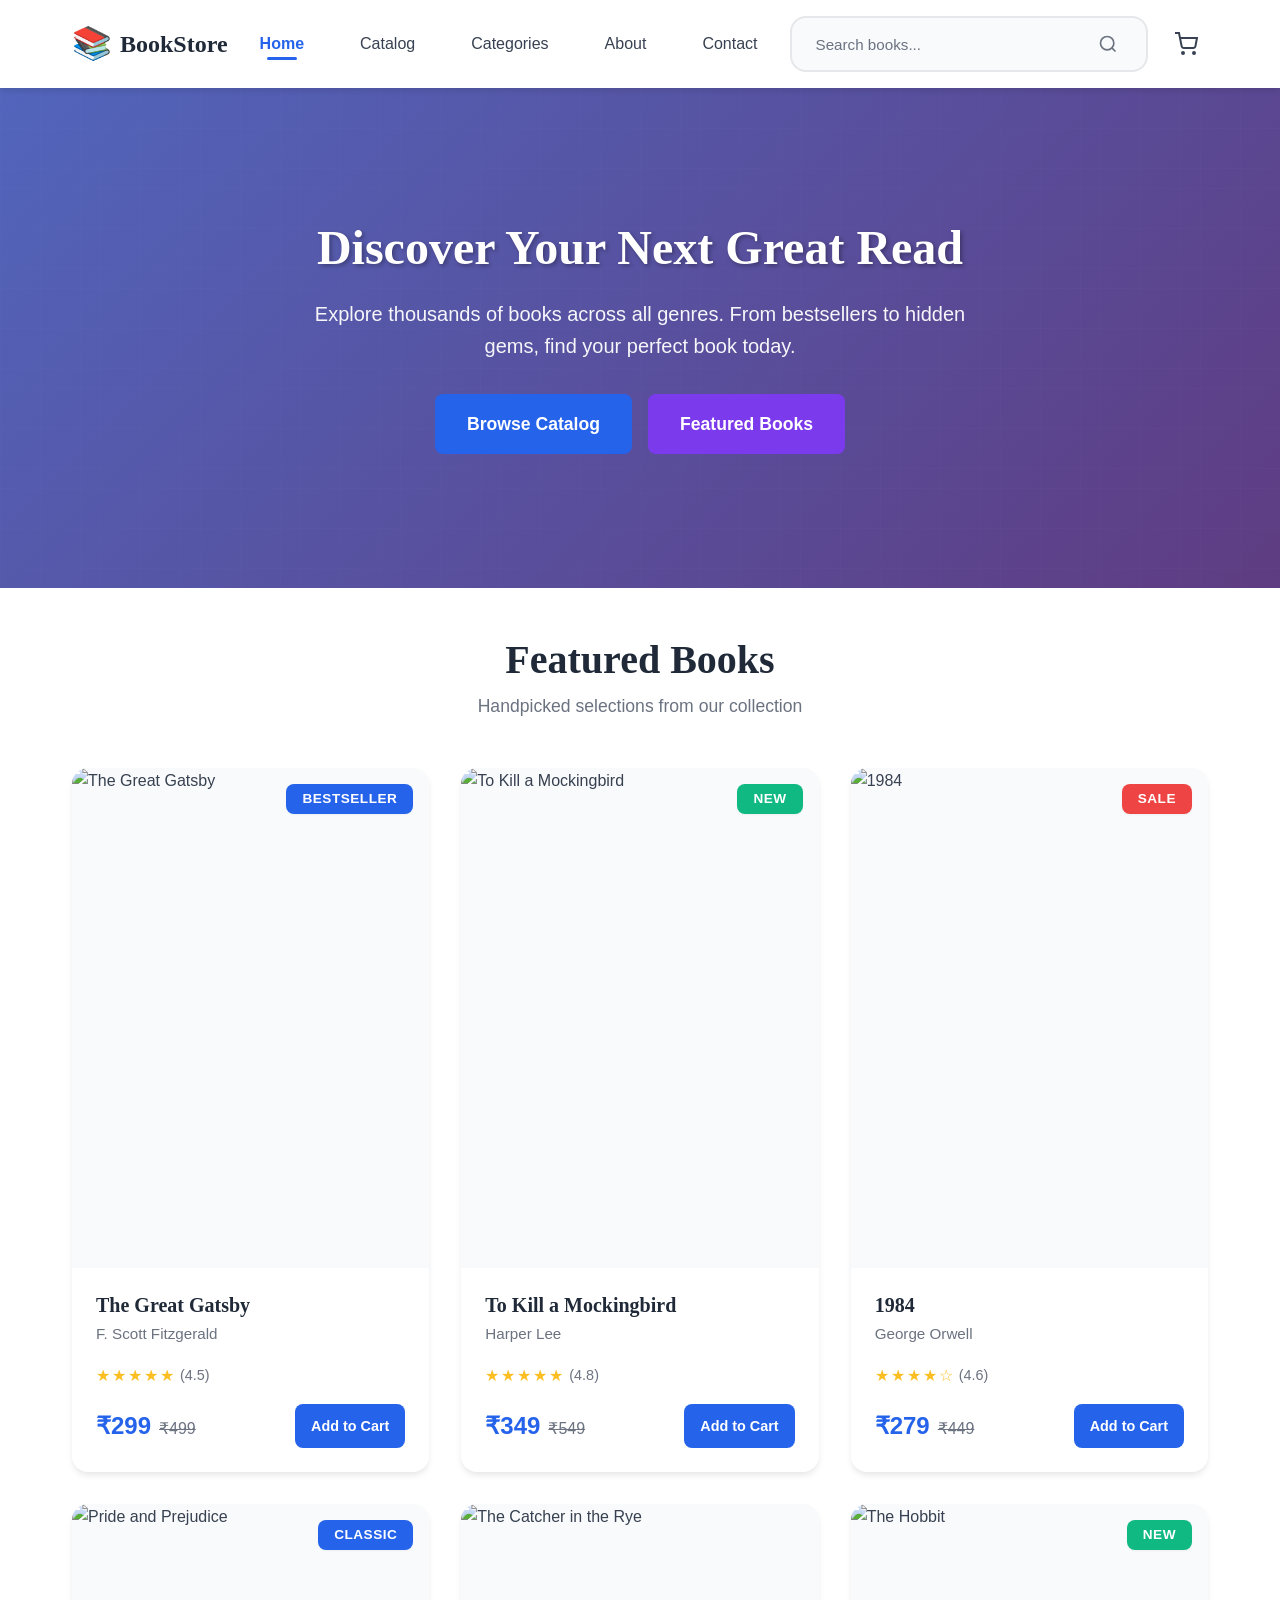
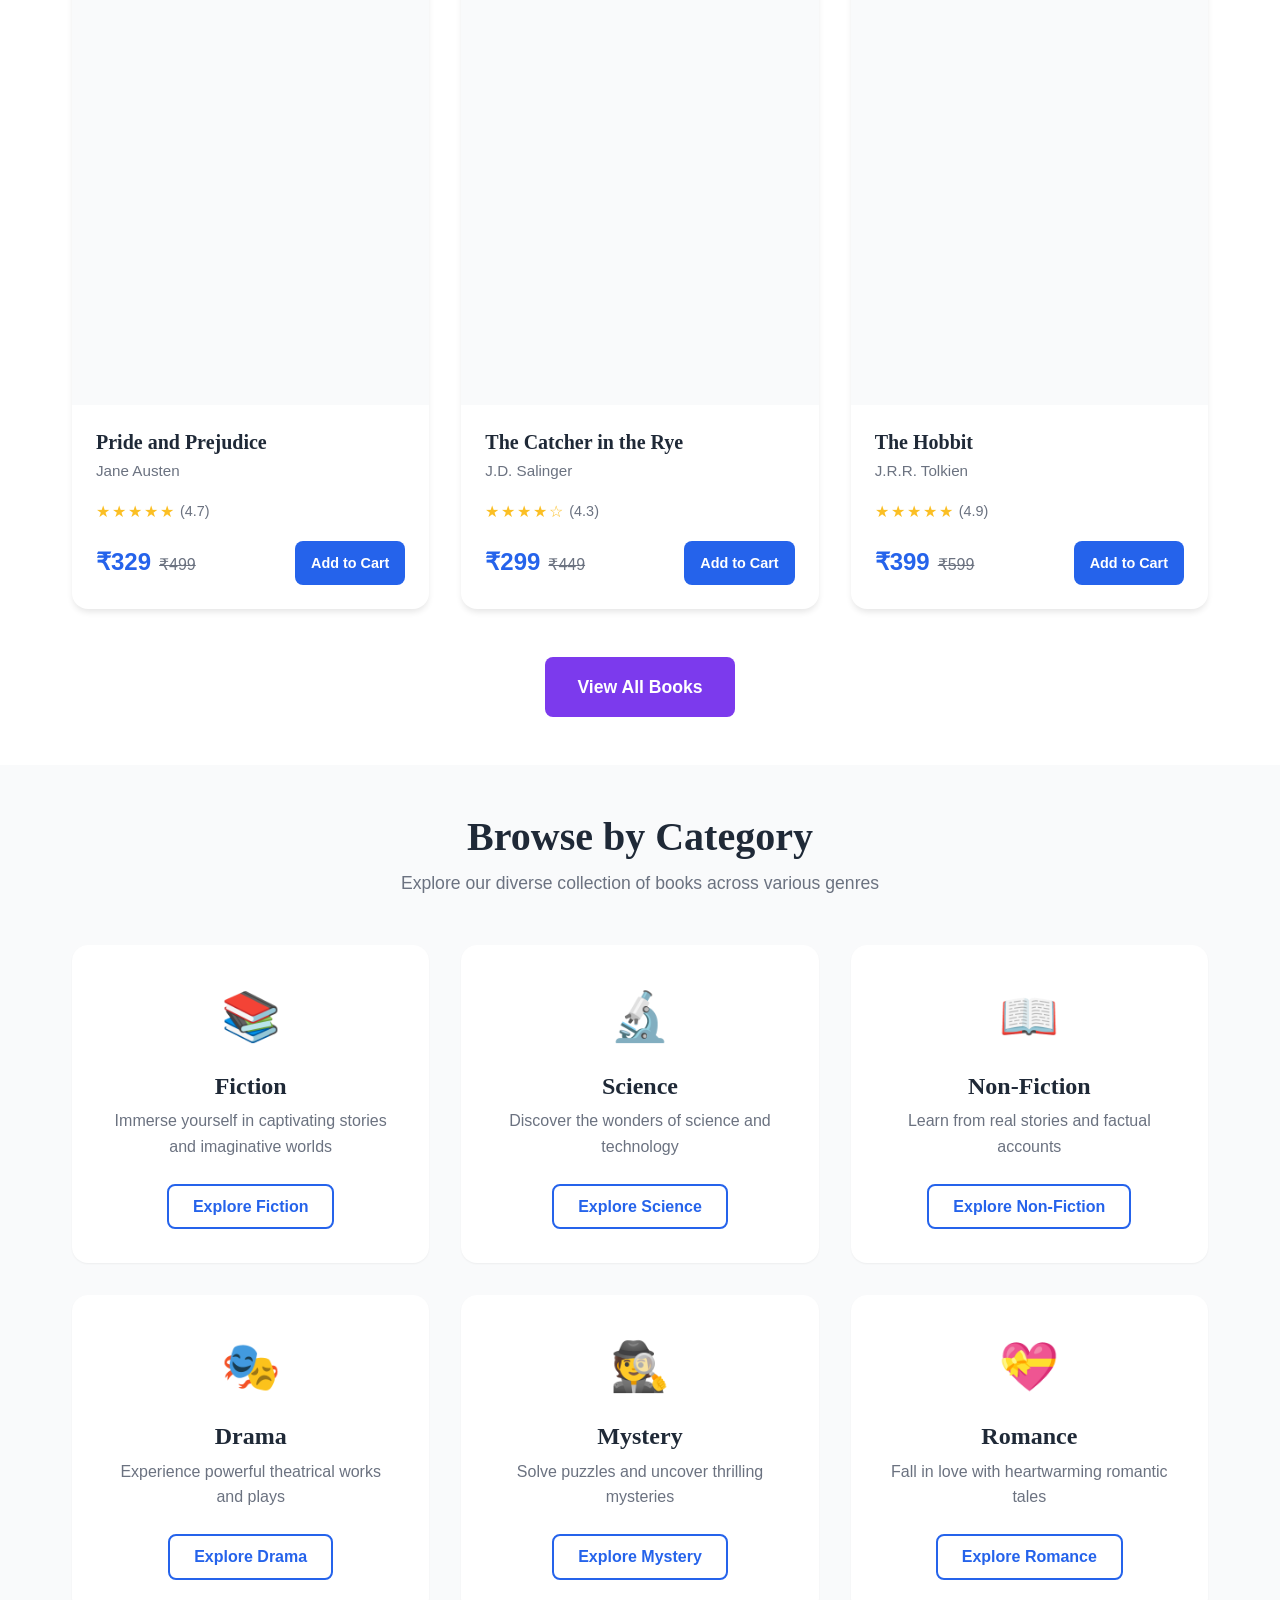
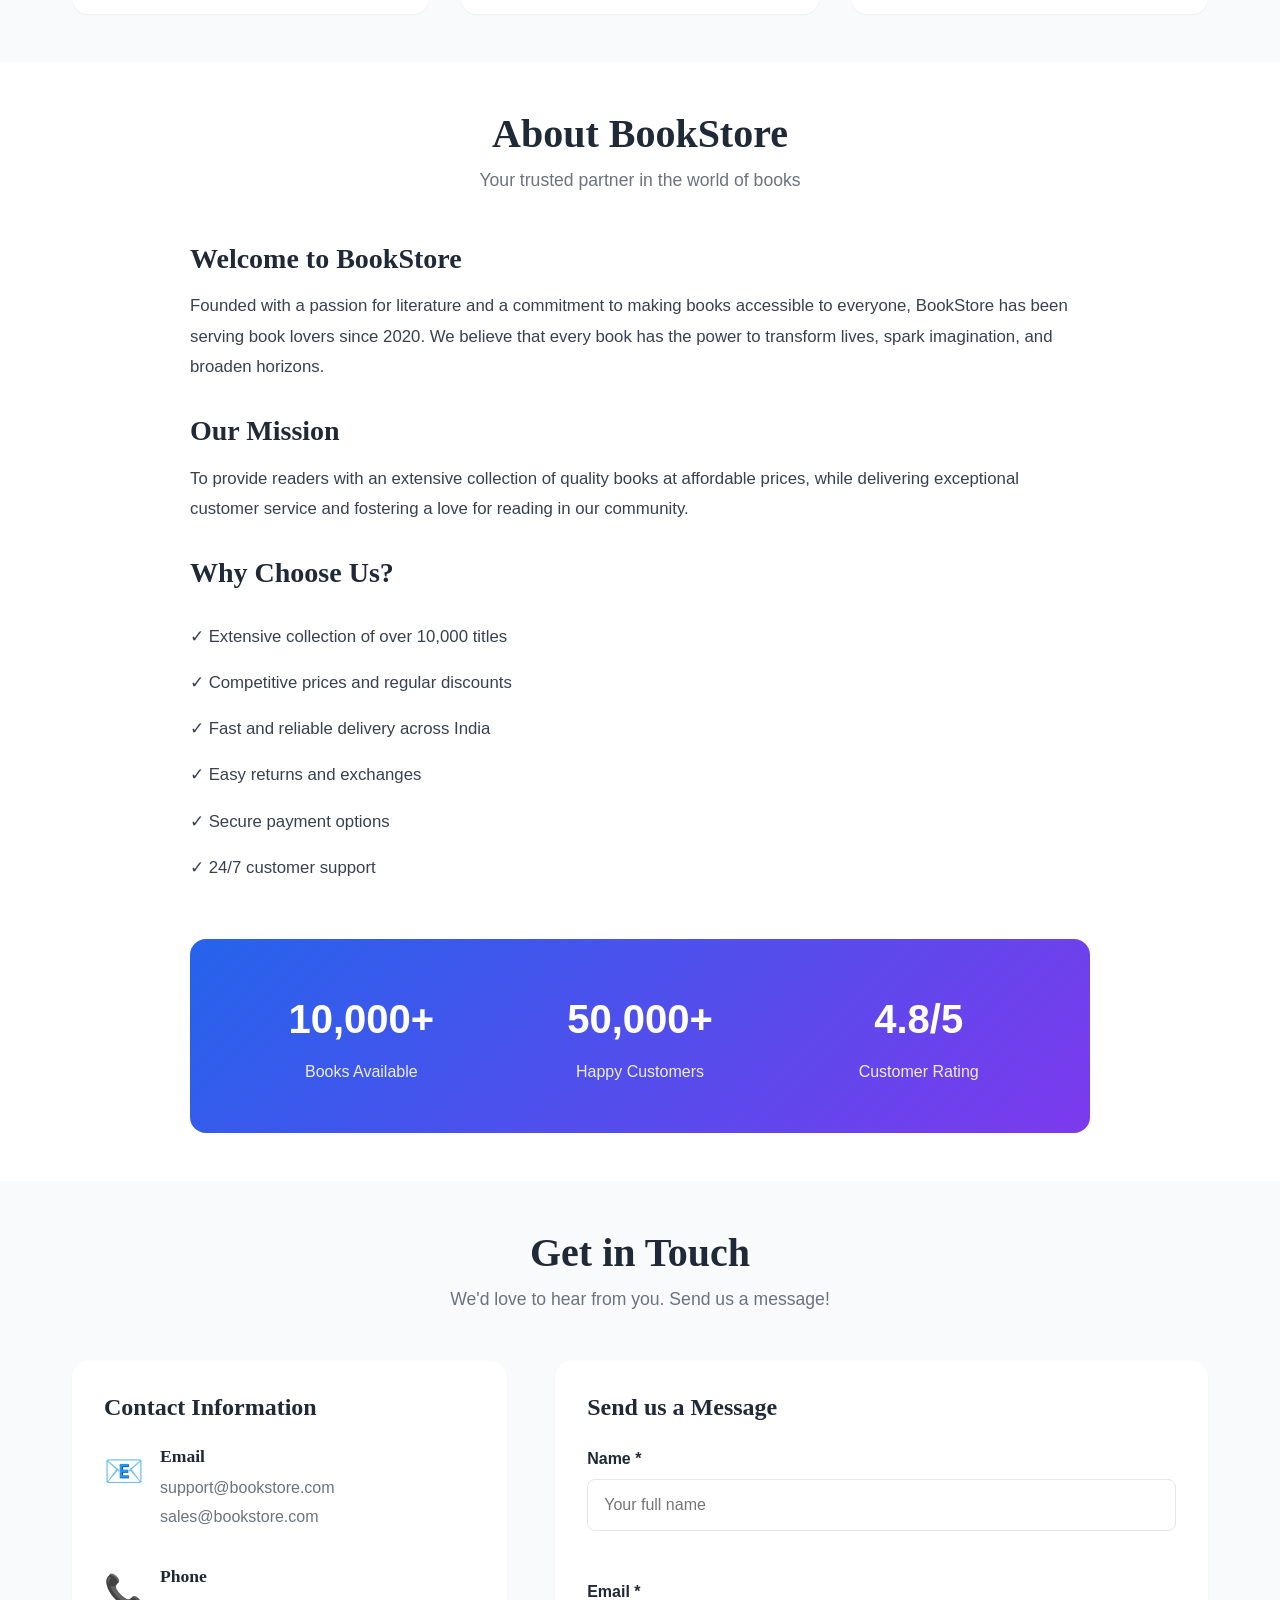
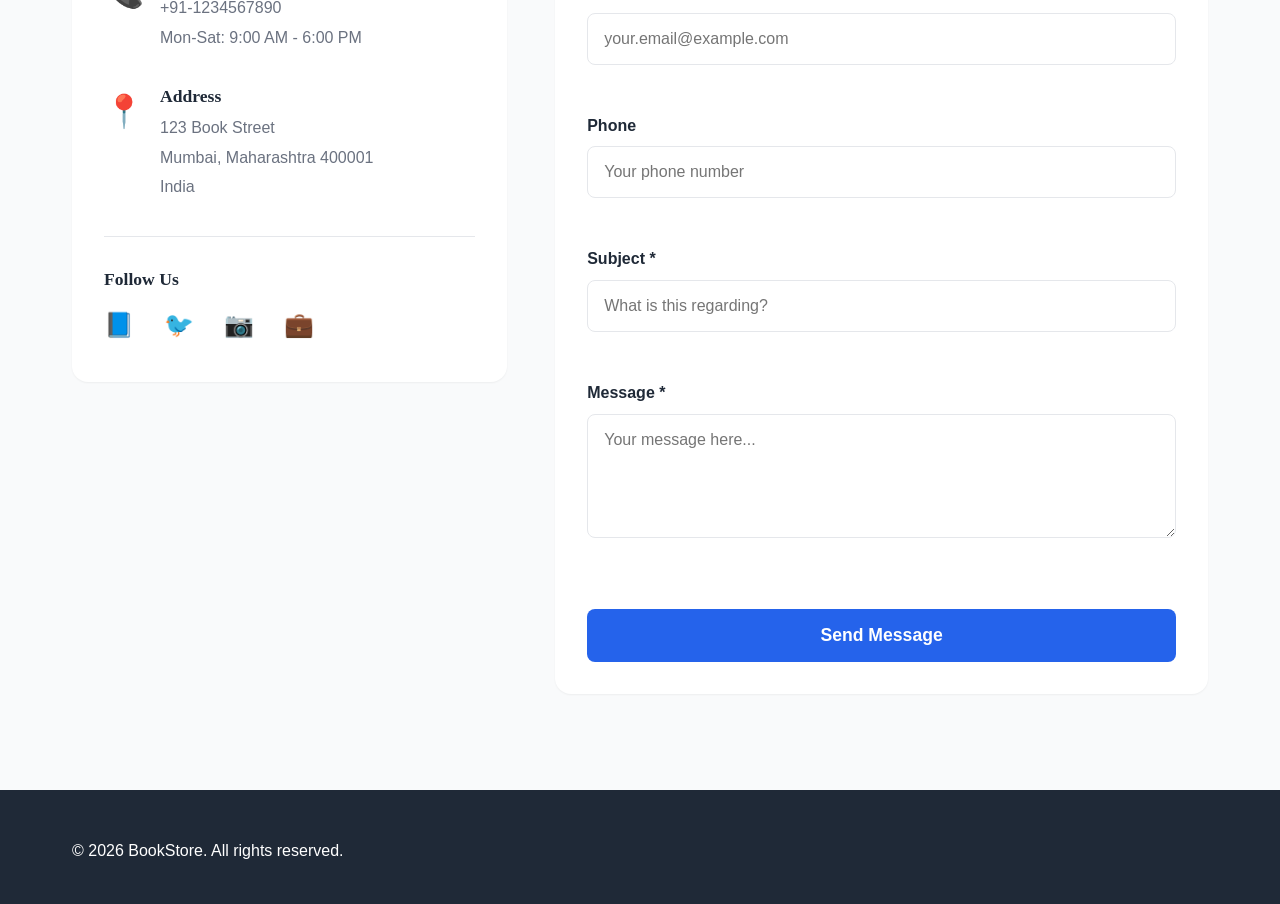
==== commit 342ee7fe: "Add Categories, About, and Contact sections with smooth scrolling navigation" ====
--- a/index.html
+++ b/index.html
@@ -298,6 +298,195 @@
             </div>
         </div>
     </section>
+
+    <!-- Categories Section -->
+    <section id="categories" class="categories-section">
+        <div class="container">
+            <div class="section-header text-center">
+                <h2 class="section-title">Browse by Category</h2>
+                <p class="section-subtitle">Explore our diverse collection of books across various genres</p>
+            </div>
+            
+            <div class="categories-grid">
+                <div class="category-card hover-lift">
+                    <div class="category-icon">📚</div>
+                    <h3 class="category-title">Fiction</h3>
+                    <p class="category-description">Immerse yourself in captivating stories and imaginative worlds</p>
+                    <a href="catalog.html?category=fiction" class="btn btn-outline">Explore Fiction</a>
+                </div>
+                
+                <div class="category-card hover-lift">
+                    <div class="category-icon">🔬</div>
+                    <h3 class="category-title">Science</h3>
+                    <p class="category-description">Discover the wonders of science and technology</p>
+                    <a href="catalog.html?category=science" class="btn btn-outline">Explore Science</a>
+                </div>
+                
+                <div class="category-card hover-lift">
+                    <div class="category-icon">📖</div>
+                    <h3 class="category-title">Non-Fiction</h3>
+                    <p class="category-description">Learn from real stories and factual accounts</p>
+                    <a href="catalog.html?category=non-fiction" class="btn btn-outline">Explore Non-Fiction</a>
+                </div>
+                
+                <div class="category-card hover-lift">
+                    <div class="category-icon">🎭</div>
+                    <h3 class="category-title">Drama</h3>
+                    <p class="category-description">Experience powerful theatrical works and plays</p>
+                    <a href="catalog.html?category=drama" class="btn btn-outline">Explore Drama</a>
+                </div>
+                
+                <div class="category-card hover-lift">
+                    <div class="category-icon">🕵️</div>
+                    <h3 class="category-title">Mystery</h3>
+                    <p class="category-description">Solve puzzles and uncover thrilling mysteries</p>
+                    <a href="catalog.html?category=mystery" class="btn btn-outline">Explore Mystery</a>
+                </div>
+                
+                <div class="category-card hover-lift">
+                    <div class="category-icon">💝</div>
+                    <h3 class="category-title">Romance</h3>
+                    <p class="category-description">Fall in love with heartwarming romantic tales</p>
+                    <a href="catalog.html?category=romance" class="btn btn-outline">Explore Romance</a>
+                </div>
+            </div>
+        </div>
+    </section>
+
+    <!-- About Section -->
+    <section id="about" class="about-section">
+        <div class="container">
+            <div class="section-header text-center">
+                <h2 class="section-title">About BookStore</h2>
+                <p class="section-subtitle">Your trusted partner in the world of books</p>
+            </div>
+            
+            <div class="about-content">
+                <div class="about-text">
+                    <h3>Welcome to BookStore</h3>
+                    <p>Founded with a passion for literature and a commitment to making books accessible to everyone, BookStore has been serving book lovers since 2020. We believe that every book has the power to transform lives, spark imagination, and broaden horizons.</p>
+                    
+                    <h3>Our Mission</h3>
+                    <p>To provide readers with an extensive collection of quality books at affordable prices, while delivering exceptional customer service and fostering a love for reading in our community.</p>
+                    
+                    <h3>Why Choose Us?</h3>
+                    <ul class="about-features">
+                        <li>✓ Extensive collection of over 10,000 titles</li>
+                        <li>✓ Competitive prices and regular discounts</li>
+                        <li>✓ Fast and reliable delivery across India</li>
+                        <li>✓ Easy returns and exchanges</li>
+                        <li>✓ Secure payment options</li>
+                        <li>✓ 24/7 customer support</li>
+                    </ul>
+                    
+                    <div class="about-stats">
+                        <div class="stat-item">
+                            <div class="stat-number">10,000+</div>
+                            <div class="stat-label">Books Available</div>
+                        </div>
+                        <div class="stat-item">
+                            <div class="stat-number">50,000+</div>
+                            <div class="stat-label">Happy Customers</div>
+                        </div>
+                        <div class="stat-item">
+                            <div class="stat-number">4.8/5</div>
+                            <div class="stat-label">Customer Rating</div>
+                        </div>
+                    </div>
+                </div>
+            </div>
+        </div>
+    </section>
+
+    <!-- Contact Section -->
+    <section id="contact" class="contact-section">
+        <div class="container">
+            <div class="section-header text-center">
+                <h2 class="section-title">Get in Touch</h2>
+                <p class="section-subtitle">We'd love to hear from you. Send us a message!</p>
+            </div>
+            
+            <div class="contact-content">
+                <div class="contact-info">
+                    <h3>Contact Information</h3>
+                    <div class="contact-item">
+                        <div class="contact-icon">📧</div>
+                        <div class="contact-details">
+                            <h4>Email</h4>
+                            <p>support@bookstore.com</p>
+                            <p>sales@bookstore.com</p>
+                        </div>
+                    </div>
+                    
+                    <div class="contact-item">
+                        <div class="contact-icon">📞</div>
+                        <div class="contact-details">
+                            <h4>Phone</h4>
+                            <p>+91-1234567890</p>
+                            <p>Mon-Sat: 9:00 AM - 6:00 PM</p>
+                        </div>
+                    </div>
+                    
+                    <div class="contact-item">
+                        <div class="contact-icon">📍</div>
+                        <div class="contact-details">
+                            <h4>Address</h4>
+                            <p>123 Book Street</p>
+                            <p>Mumbai, Maharashtra 400001</p>
+                            <p>India</p>
+                        </div>
+                    </div>
+                    
+                    <div class="contact-social">
+                        <h4>Follow Us</h4>
+                        <div class="social-links">
+                            <a href="#" aria-label="Facebook">📘</a>
+                            <a href="#" aria-label="Twitter">🐦</a>
+                            <a href="#" aria-label="Instagram">📷</a>
+                            <a href="#" aria-label="LinkedIn">💼</a>
+                        </div>
+                    </div>
+                </div>
+                
+                <div class="contact-form-wrapper">
+                    <h3>Send us a Message</h3>
+                    <form class="contact-form" id="contact-form">
+                        <div class="form-group">
+                            <label for="contact-name">Name *</label>
+                            <input type="text" id="contact-name" name="name" required placeholder="Your full name">
+                            <span class="error-message"></span>
+                        </div>
+                        
+                        <div class="form-group">
+                            <label for="contact-email">Email *</label>
+                            <input type="email" id="contact-email" name="email" required placeholder="your.email@example.com">
+                            <span class="error-message"></span>
+                        </div>
+                        
+                        <div class="form-group">
+                            <label for="contact-phone">Phone</label>
+                            <input type="tel" id="contact-phone" name="phone" placeholder="Your phone number">
+                            <span class="error-message"></span>
+                        </div>
+                        
+                        <div class="form-group">
+                            <label for="contact-subject">Subject *</label>
+                            <input type="text" id="contact-subject" name="subject" required placeholder="What is this regarding?">
+                            <span class="error-message"></span>
+                        </div>
+                        
+                        <div class="form-group">
+                            <label for="contact-message">Message *</label>
+                            <textarea id="contact-message" name="message" rows="5" required placeholder="Your message here..."></textarea>
+                            <span class="error-message"></span>
+                        </div>
+                        
+                        <button type="submit" class="btn btn-primary btn-lg">Send Message</button>
+                    </form>
+                </div>
+            </div>
+        </div>
+    </section>
     </main>
 
     <!-- Footer -->
--- a/css/style.css
+++ b/css/style.css
@@ -1966,3 +1966,341 @@
     font-weight: 700;
     color: var(--primary);
 }
+
+
+/* ===================================
+   CATEGORIES SECTION
+   =================================== */
+
+.categories-section {
+    padding: var(--spacing-2xl) 0;
+    background-color: var(--light);
+}
+
+.categories-grid {
+    display: grid;
+    grid-template-columns: repeat(auto-fit, minmax(280px, 1fr));
+    gap: var(--spacing-xl);
+    margin-top: var(--spacing-2xl);
+}
+
+.category-card {
+    background: white;
+    padding: var(--spacing-xl);
+    border-radius: var(--radius-lg);
+    box-shadow: var(--shadow-sm);
+    text-align: center;
+    transition: var(--transition);
+    border: 2px solid transparent;
+}
+
+.category-card:hover {
+    border-color: var(--primary);
+    box-shadow: var(--shadow-lg);
+}
+
+.category-icon {
+    font-size: 3rem;
+    margin-bottom: var(--spacing-md);
+}
+
+.category-title {
+    font-size: 1.5rem;
+    font-weight: 700;
+    color: var(--dark);
+    margin-bottom: var(--spacing-sm);
+}
+
+.category-description {
+    color: var(--text-muted);
+    margin-bottom: var(--spacing-lg);
+    line-height: 1.6;
+}
+
+.btn-outline {
+    background: transparent;
+    color: var(--primary);
+    border: 2px solid var(--primary);
+    padding: var(--spacing-sm) var(--spacing-lg);
+    border-radius: var(--radius-md);
+    font-weight: 600;
+    transition: var(--transition);
+    text-decoration: none;
+    display: inline-block;
+}
+
+.btn-outline:hover {
+    background: var(--primary);
+    color: white;
+}
+
+/* ===================================
+   ABOUT SECTION
+   =================================== */
+
+.about-section {
+    padding: var(--spacing-2xl) 0;
+    background-color: white;
+}
+
+.about-content {
+    max-width: 900px;
+    margin: 0 auto;
+    margin-top: var(--spacing-2xl);
+}
+
+.about-text h3 {
+    font-size: 1.75rem;
+    font-weight: 700;
+    color: var(--dark);
+    margin-bottom: var(--spacing-md);
+    margin-top: var(--spacing-xl);
+}
+
+.about-text h3:first-child {
+    margin-top: 0;
+}
+
+.about-text p {
+    color: var(--text);
+    line-height: 1.8;
+    margin-bottom: var(--spacing-lg);
+    font-size: 1.05rem;
+}
+
+.about-features {
+    list-style: none;
+    padding: 0;
+    margin: var(--spacing-lg) 0;
+}
+
+.about-features li {
+    padding: var(--spacing-sm) 0;
+    color: var(--text);
+    font-size: 1.05rem;
+    line-height: 1.8;
+}
+
+.about-stats {
+    display: grid;
+    grid-template-columns: repeat(auto-fit, minmax(200px, 1fr));
+    gap: var(--spacing-xl);
+    margin-top: var(--spacing-2xl);
+    padding: var(--spacing-2xl);
+    background: linear-gradient(135deg, var(--primary), var(--secondary));
+    border-radius: var(--radius-lg);
+    color: white;
+}
+
+.stat-item {
+    text-align: center;
+}
+
+.stat-number {
+    font-size: 2.5rem;
+    font-weight: 700;
+    margin-bottom: var(--spacing-sm);
+}
+
+.stat-label {
+    font-size: 1rem;
+    opacity: 0.9;
+}
+
+/* ===================================
+   CONTACT SECTION
+   =================================== */
+
+.contact-section {
+    padding: var(--spacing-2xl) 0;
+    background-color: var(--light);
+}
+
+.contact-content {
+    display: grid;
+    grid-template-columns: 1fr 1.5fr;
+    gap: var(--spacing-2xl);
+    margin-top: var(--spacing-2xl);
+}
+
+.contact-info {
+    background: white;
+    padding: var(--spacing-xl);
+    border-radius: var(--radius-lg);
+    box-shadow: var(--shadow-sm);
+    height: fit-content;
+}
+
+.contact-info h3 {
+    font-size: 1.5rem;
+    font-weight: 700;
+    color: var(--dark);
+    margin-bottom: var(--spacing-lg);
+}
+
+.contact-item {
+    display: flex;
+    gap: var(--spacing-md);
+    margin-bottom: var(--spacing-xl);
+}
+
+.contact-icon {
+    font-size: 2rem;
+    flex-shrink: 0;
+}
+
+.contact-details h4 {
+    font-size: 1.1rem;
+    font-weight: 600;
+    color: var(--dark);
+    margin-bottom: var(--spacing-sm);
+}
+
+.contact-details p {
+    color: var(--text-muted);
+    margin: var(--spacing-xs) 0;
+    line-height: 1.6;
+}
+
+.contact-social {
+    margin-top: var(--spacing-xl);
+    padding-top: var(--spacing-xl);
+    border-top: 1px solid var(--border);
+}
+
+.contact-social h4 {
+    font-size: 1.1rem;
+    font-weight: 600;
+    color: var(--dark);
+    margin-bottom: var(--spacing-md);
+}
+
+.social-links {
+    display: flex;
+    gap: var(--spacing-md);
+}
+
+.social-links a {
+    font-size: 1.5rem;
+    transition: var(--transition);
+    text-decoration: none;
+}
+
+.social-links a:hover {
+    transform: scale(1.2);
+}
+
+.contact-form-wrapper {
+    background: white;
+    padding: var(--spacing-xl);
+    border-radius: var(--radius-lg);
+    box-shadow: var(--shadow-sm);
+}
+
+.contact-form-wrapper h3 {
+    font-size: 1.5rem;
+    font-weight: 700;
+    color: var(--dark);
+    margin-bottom: var(--spacing-lg);
+}
+
+.contact-form .form-group {
+    margin-bottom: var(--spacing-lg);
+}
+
+.contact-form label {
+    display: block;
+    font-weight: 600;
+    color: var(--dark);
+    margin-bottom: var(--spacing-sm);
+}
+
+.contact-form input,
+.contact-form textarea {
+    width: 100%;
+    padding: var(--spacing-md);
+    border: 1px solid var(--border);
+    border-radius: var(--radius-md);
+    font-size: 1rem;
+    font-family: var(--font-primary);
+    transition: var(--transition);
+}
+
+.contact-form input:focus,
+.contact-form textarea:focus {
+    outline: none;
+    border-color: var(--primary);
+    box-shadow: 0 0 0 3px rgba(37, 99, 235, 0.1);
+}
+
+.contact-form textarea {
+    resize: vertical;
+    min-height: 120px;
+}
+
+.contact-form .error-message {
+    display: block;
+    color: var(--danger);
+    font-size: 0.875rem;
+    margin-top: var(--spacing-xs);
+    min-height: 1.25rem;
+}
+
+.contact-form input.error,
+.contact-form textarea.error {
+    border-color: var(--danger);
+}
+
+.contact-form button[type="submit"] {
+    width: 100%;
+    margin-top: var(--spacing-md);
+}
+
+/* ===================================
+   RESPONSIVE STYLES FOR NEW SECTIONS
+   =================================== */
+
+@media (max-width: 768px) {
+    .categories-grid {
+        grid-template-columns: 1fr;
+    }
+    
+    .about-stats {
+        grid-template-columns: 1fr;
+        gap: var(--spacing-lg);
+    }
+    
+    .contact-content {
+        grid-template-columns: 1fr;
+    }
+    
+    .contact-info {
+        order: 2;
+    }
+    
+    .contact-form-wrapper {
+        order: 1;
+    }
+}
+
+@media (max-width: 480px) {
+    .category-card {
+        padding: var(--spacing-lg);
+    }
+    
+    .category-icon {
+        font-size: 2.5rem;
+    }
+    
+    .category-title {
+        font-size: 1.25rem;
+    }
+    
+    .stat-number {
+        font-size: 2rem;
+    }
+    
+    .contact-icon {
+        font-size: 1.5rem;
+    }
+}
